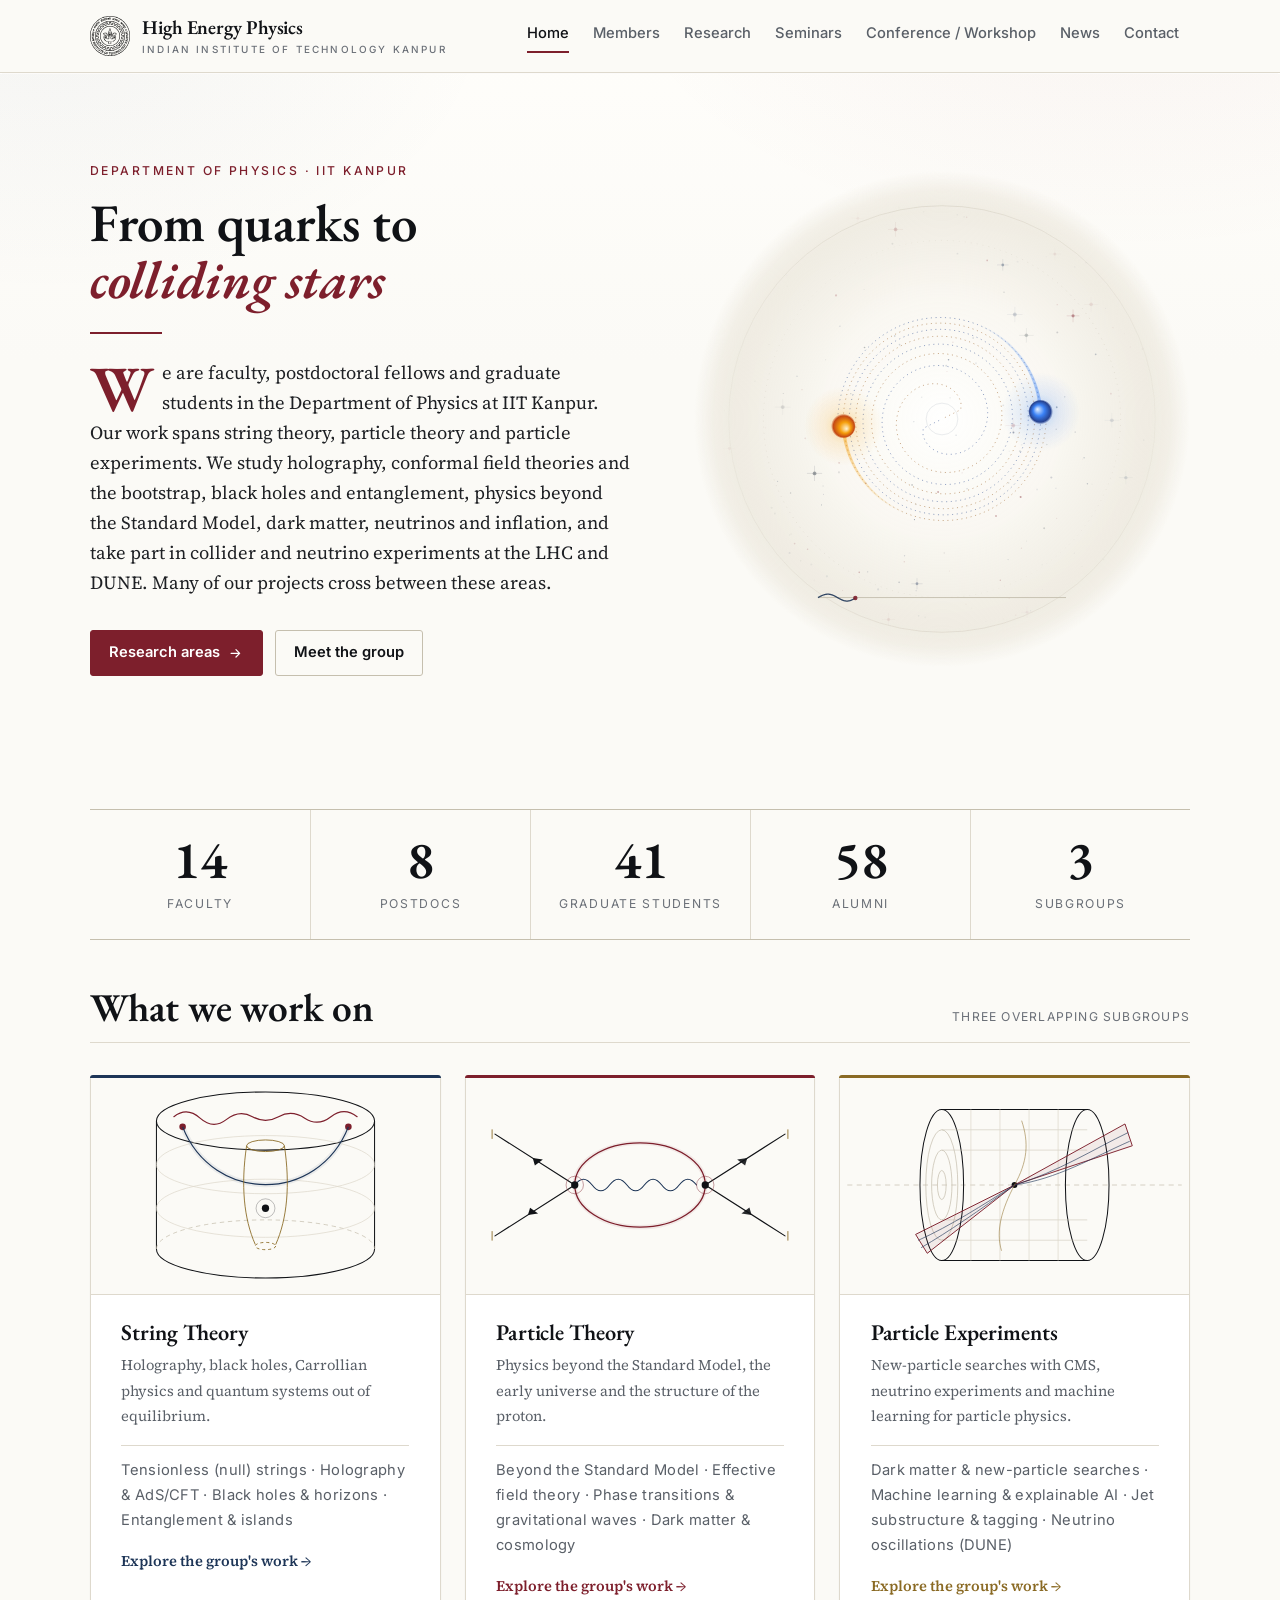
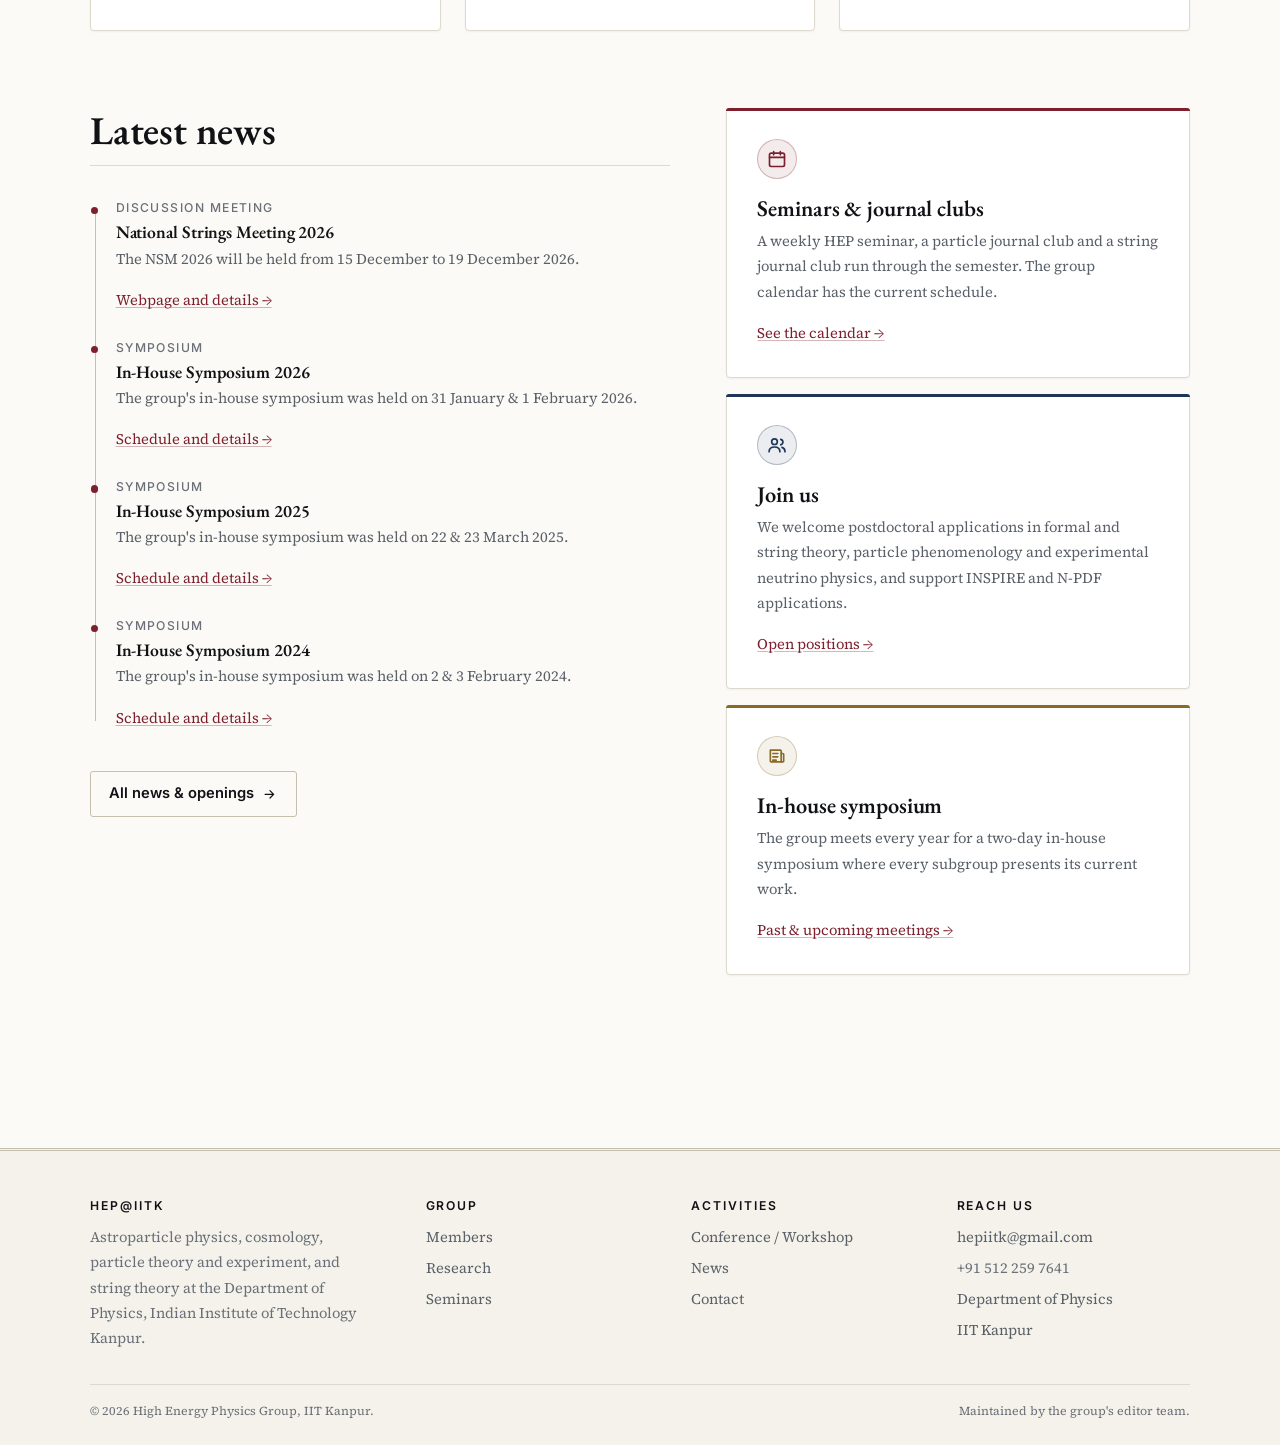
==== index.html @ 56953ab3 "updated home page" ====
<!DOCTYPE html>
<html lang="en">
<head>
<meta charset="utf-8">
<meta name="viewport" content="width=device-width, initial-scale=1">
<title>High Energy Physics @ IIT Kanpur</title>
<meta name="description" content="The high energy physics group at IIT Kanpur works on astroparticle physics, cosmology, particle theory and experiment, and string theory.">
<meta name="theme-color" content="#fbfaf6">
<meta property="og:title" content="High Energy Physics @ IIT Kanpur">
<meta property="og:description" content="The high energy physics group at IIT Kanpur works on astroparticle physics, cosmology, particle theory and experiment, and string theory.">
<meta property="og:type" content="website">
<link rel="preconnect" href="https://fonts.googleapis.com">
<link rel="preconnect" href="https://fonts.gstatic.com" crossorigin>
<link href="https://fonts.googleapis.com/css2?family=EB+Garamond:ital,wght@0,400;0,500;0,600;1,400&family=Source+Serif+4:ital,opsz,wght@0,8..60,400;0,8..60,600;1,8..60,400&family=Inter:wght@400;500;600&display=swap" rel="stylesheet">
<link rel="stylesheet" href="assets/style.css">
<link rel="icon" href="assets/favicon.svg" type="image/svg+xml">
</head>
<body>
<a class="skip-link" href="#main">Skip to content</a>
<header class="site-header">
  <div class="wrap header-inner">
    <a class="brand" href="index.html">
      <img class="brand__logo" src="assets/iitk-logo.svg" alt="" onerror="this.setAttribute('data-failed','')">
      <svg class="brand__mark" viewBox="0 0 40 40" aria-hidden="true">
  <circle cx="20" cy="20" r="18.4" fill="none" stroke="currentColor" stroke-width="0.9"/>
  <circle cx="20" cy="20" r="15.6" fill="none" stroke="currentColor" stroke-width="0.6" opacity=".5"/>
  <g fill="none" stroke="currentColor" stroke-width="1.1">
    <ellipse cx="20" cy="20" rx="16" ry="6.4"/>
    <ellipse cx="20" cy="20" rx="16" ry="6.4" transform="rotate(60 20 20)"/>
    <ellipse cx="20" cy="20" rx="16" ry="6.4" transform="rotate(120 20 20)"/>
  </g>
  <circle cx="20" cy="20" r="3" fill="currentColor"/>
</svg>
      <span class="brand__text">
        <span class="brand__title">High Energy Physics</span>
        <span class="brand__sub">Indian Institute of Technology Kanpur</span>
      </span>
    </a>
    <button class="nav-toggle" type="button" aria-expanded="false" aria-controls="site-nav">
      <span class="visually-hidden">Menu</span><svg viewBox="0 0 24 24" fill="none" stroke="currentColor" stroke-width="2" stroke-linecap="round" aria-hidden="true"><path d="M4 7h16M4 12h16M4 17h16"/></svg>
    </button>
    <nav class="nav" id="site-nav" aria-label="Primary" data-open="false">
      <ul><li><a href="index.html" aria-current="page">Home</a></li><li><a href="members.html">Members</a></li><li><a href="research.html">Research</a></li><li><a href="seminars.html">Seminars</a></li><li><a href="conferences.html">Conference / Workshop</a></li><li><a href="news.html">News</a></li><li><a href="contact.html">Contact</a></li></ul>
    </nav>
  </div>
</header>
<main id="main">
  <section class="hero">
    <div class="wrap hero__grid">
      <div>
        <p class="eyebrow">Department of Physics · IIT Kanpur</p>
        <h1>From quarks to <em>colliding stars</em></h1>
        <div class="hero__rule"></div>
        <!-- <p class="lede dropcap">
          We are faculty, postdoctoral fellows and graduate students in the Department of
          Physics at IIT Kanpur. Our work spans particle theory, collider and neutrino
          experiments, and string theory — from the particles made at the LHC to dark
          matter, the early universe, black holes and the gravitational waves of merging
          stars — and many of our projects cross between them.
        </p>
        -->
        <p class="lede dropcap">
          We are faculty, postdoctoral fellows and graduate students in the Department of
          Physics at IIT Kanpur. Our work spans string theory, particle theory and particle
          experiments. We study holography, conformal field theories and the bootstrap, black
          holes and entanglement, physics beyond the Standard Model, dark matter, neutrinos
          and inflation, and take part in collider and neutrino experiments at the LHC and
          DUNE. Many of our projects cross between these areas.
        </p>
        <div class="cluster hero__actions">
          <a class="btn btn--primary" href="research.html">Research areas <svg viewBox="0 0 24 24" fill="none" stroke="currentColor" stroke-width="2" stroke-linecap="round" stroke-linejoin="round" aria-hidden="true"><path d="M5 12h14M13 6l6 6-6 6"/></svg></a>
          <a class="btn btn--ghost" href="members.html">Meet the group</a>
        </div>
      </div>
      <figure class="hero__art">
        <img src="assets/Home/e8e5c3c4d0f40b553317792526dc596a.jpg" alt="The group&#x27;s research spans collider, neutrino and gravitational physics" loading="eager" decoding="async" onerror="this.setAttribute('data-failed','')">
        <div class="merger" role="img" aria-label="Animation of two neutron stars spiralling together, colliding and blowing out a glowing cloud of debris">
  <canvas width="840" height="840" aria-hidden="true"></canvas>
</div>
        <figcaption class="credit mt-4">pic courtesy: CERN</figcaption>
      </figure>
    </div>
  </section>

  <section class="section section--tight">
    <div class="wrap">
      <div class="stats" data-reveal>
        <div class="stat"><span class="stat__num" data-count="14">14</span><span class="stat__label">Faculty</span></div>
        <div class="stat"><span class="stat__num" data-count="8">8</span><span class="stat__label">Postdocs</span></div>
        <div class="stat"><span class="stat__num" data-count="41">41</span><span class="stat__label">Graduate students</span></div>
        <div class="stat"><span class="stat__num" data-count="58">58</span><span class="stat__label">Alumni</span></div>
        <div class="stat"><span class="stat__num">3</span><span class="stat__label">Subgroups</span></div>
      </div>
    </div>
  </section>

  <section class="section">
    <div class="wrap">
      <div class="section-head">
        <h2>What we work on</h2>
        <span class="section-head__aside">three overlapping subgroups</span>
      </div>
      <div class="grid grid--3">
      <a class="card card--link accent-navy" href="research.html#string" data-reveal>
        <span class="card__art"><img src="assets/img/string.svg" alt="Anti-de Sitter cylinder with a boundary theory and a geodesic through the bulk" loading="lazy" decoding="async" onerror="this.setAttribute('data-failed','')"></span>
        <h3>String Theory</h3>
        <p>Holography, black holes, Carrollian physics and quantum systems out of equilibrium.</p>
        <p class="card__topics">Tensionless (null) strings · Holography &amp; AdS/CFT · Black holes &amp; horizons · Entanglement &amp; islands</p>
        <p class="mt-4" style="color:var(--accent);font-weight:600">Explore the group's work →</p>
      </a>      <a class="card card--link accent-maroon" href="research.html#theory" data-reveal>
        <span class="card__art"><img src="assets/img/theory.svg" alt="One-loop Feynman diagram with an exchanged boson" loading="lazy" decoding="async" onerror="this.setAttribute('data-failed','')"></span>
        <h3>Particle Theory</h3>
        <p>Physics beyond the Standard Model, the early universe and the structure of the proton.</p>
        <p class="card__topics">Beyond the Standard Model · Effective field theory · Phase transitions &amp; gravitational waves · Dark matter &amp; cosmology</p>
        <p class="mt-4" style="color:var(--accent);font-weight:600">Explore the group's work →</p>
      </a>      <a class="card card--link accent-gold" href="research.html#experiment" data-reveal>
        <span class="card__art"><img src="assets/img/experiment.svg" alt="Cylindrical collider detector with a beam line and two jet cones" loading="lazy" decoding="async" onerror="this.setAttribute('data-failed','')"></span>
        <h3>Particle Experiments</h3>
        <p>New-particle searches with CMS, neutrino experiments and machine learning for particle physics.</p>
        <p class="card__topics">Dark matter &amp; new-particle searches · Machine learning &amp; explainable AI · Jet substructure &amp; tagging · Neutrino oscillations (DUNE)</p>
        <p class="mt-4" style="color:var(--accent);font-weight:600">Explore the group's work →</p>
      </a>
      </div>
    </div>
  </section>

  <section class="section">
    <div class="wrap">
      <div class="split">
        <div>
          <div class="section-head"><h2>Latest news</h2></div>
          <ul class="timeline">
        <li data-reveal>
          <span class="meta">Discussion Meeting</span>
          <h3>National Strings Meeting 2026</h3>
          <p>The NSM 2026 will be held from 15 December to 19 December 2026.</p>
          <p class="mt-0"><a href="nsm2026">Webpage and details →</a></p>
        </li>        <li data-reveal>
          <span class="meta">Symposium</span>
          <h3>In-House Symposium 2026</h3>
          <p>The group's in-house symposium was held on 31 January &amp; 1 February 2026.</p>
          <p class="mt-0"><a href="conferences.html#symposium-2026">Schedule and details →</a></p>
        </li>        <li data-reveal>
          <span class="meta">Symposium</span>
          <h3>In-House Symposium 2025</h3>
          <p>The group's in-house symposium was held on 22 &amp; 23 March 2025.</p>
          <p class="mt-0"><a href="conferences.html#symposium-2025">Schedule and details →</a></p>
        </li>        <li data-reveal>
          <span class="meta">Symposium</span>
          <h3>In-House Symposium 2024</h3>
          <p>The group's in-house symposium was held on 2 &amp; 3 February 2024.</p>
          <p class="mt-0"><a href="conferences.html#symposium-2024">Schedule and details →</a></p>
        </li>
          </ul>
          <a class="btn btn--ghost mt-4" href="news.html">All news &amp; openings <svg viewBox="0 0 24 24" fill="none" stroke="currentColor" stroke-width="2" stroke-linecap="round" stroke-linejoin="round" aria-hidden="true"><path d="M5 12h14M13 6l6 6-6 6"/></svg></a>
        </div>
        <div class="stack">
          <div class="card accent-maroon" data-reveal>
            <span class="card__icon"><svg viewBox="0 0 24 24" fill="none" stroke="currentColor" stroke-width="2" stroke-linecap="round" stroke-linejoin="round" aria-hidden="true"><rect x="3" y="5" width="18" height="16" rx="2"/><path d="M3 10h18M8 3v4M16 3v4"/></svg></span>
            <h3>Seminars &amp; journal clubs</h3>
            <p>A weekly HEP seminar, a particle journal club and a string journal club run
               through the semester. The group calendar has the current schedule.</p>
            <p class="mt-4"><a href="seminars.html">See the calendar →</a></p>
          </div>
          <div class="card accent-navy" data-reveal>
            <span class="card__icon"><svg viewBox="0 0 24 24" fill="none" stroke="currentColor" stroke-width="2" stroke-linecap="round" stroke-linejoin="round" aria-hidden="true"><circle cx="9" cy="8" r="3.4"/><path d="M2.5 20c0-3.6 2.9-5.6 6.5-5.6s6.5 2 6.5 5.6"/><path d="M16.5 5.2a3.4 3.4 0 0 1 0 6.6M18 14.8c2.2.6 3.6 2.3 3.6 5.2"/></svg></span>
            <h3>Join us</h3>
            <p>We welcome postdoctoral applications in formal and string theory, particle
               phenomenology and experimental neutrino physics, and support INSPIRE and
               N-PDF applications.</p>
            <p class="mt-4"><a href="news.html#positions">Open positions →</a></p>
          </div>
          <div class="card accent-gold" data-reveal>
            <span class="card__icon"><svg viewBox="0 0 24 24" fill="none" stroke="currentColor" stroke-width="2" stroke-linecap="round" stroke-linejoin="round" aria-hidden="true"><path d="M4 5h12a1 1 0 0 1 1 1v13H5a1 1 0 0 1-1-1z"/><path d="M17 9h2a1 1 0 0 1 1 1v8a1 1 0 0 1-1 1h-2M7 9h6M7 13h6M7 17h4"/></svg></span>
            <h3>In-house symposium</h3>
            <p>The group meets every year for a two-day in-house symposium where every
               subgroup presents its current work.</p>
            <p class="mt-4"><a href="conferences.html">Past &amp; upcoming meetings →</a></p>
          </div>
        </div>
      </div>
    </div>
  </section>
</main>
<footer class="site-footer">
  <div class="wrap">
    <div class="footer-grid">
      <div>
        <h2>HEP@IITK</h2>
        <p class="dim" style="font-size:var(--step--1);max-width:34ch">
          Astroparticle physics, cosmology, particle theory and experiment, and string
          theory at the Department of Physics, Indian Institute of Technology Kanpur.
        </p>
      </div>
      <div>
        <h2>Group</h2>
        <ul><li><a href="members.html">Members</a></li><li><a href="research.html">Research</a></li><li><a href="seminars.html">Seminars</a></li></ul>
      </div>
      <div>
        <h2>Activities</h2>
        <ul><li><a href="conferences.html">Conference / Workshop</a></li><li><a href="news.html">News</a></li><li><a href="contact.html">Contact</a></li></ul>
      </div>
      <div>
        <h2>Reach us</h2>
        <ul>
          <li><a href="mailto:hepiitk@gmail.com">hepiitk@gmail.com</a></li>
          <li><span class="dim">+91 512 259 7641</span></li>
          <li><a href="https://www.iitk.ac.in/phy/" target="_blank" rel="noopener">Department of Physics</a></li>
          <li><a href="https://www.iitk.ac.in/" target="_blank" rel="noopener">IIT Kanpur</a></li>
        </ul>
      </div>
    </div>
    <div class="footer-bottom">
      <span>© <span data-year>2026</span> High Energy Physics Group, IIT Kanpur.</span>
      <span class="dim">Maintained by the group's editor team.</span>
    </div>
  </div>
</footer>
<script src="assets/app.js" defer></script>
<script src="assets/merger.js" defer></script>
</body>
</html>
---- assets/style.css ----
/* ==========================================================================
   High Energy Physics @ IIT Kanpur — shared stylesheet
   Light "classic academic" theme: off-white paper, serif text, hairline rules,
   maroon accent. No glow, no heavy shadow — structure comes from rules and
   white space, the way a printed journal does it.

   Structure: 1 tokens · 2 reset · 3 layout · 4 masthead/nav · 5 hero
              6 components · 7 figures & images · 8 page blocks · 9 footer
              10 utilities · 11 motion / print / a11y
   ========================================================================== */

/* ---------- 1. Design tokens ---------------------------------------------- */
:root {
  /* Paper & ink */
  --paper: #fbfaf6;          /* page background, warm off-white */
  --paper-2: #f4f2ea;        /* alternating band */
  --card: #ffffff;
  --ink: #1e2024;            /* body text */
  --ink-hi: #101216;         /* headings */
  --ink-mid: #5a6068;        /* secondary text */
  --ink-low: #6b7078;        /* captions, meta — 4.6:1 on paper */

  /* Rules */
  --rule: #ded9cd;
  --rule-strong: #c5bfae;

  /* Accents */
  --maroon: #7d1f2c;         /* primary — IIT Kanpur red */
  --maroon-dark: #5d1620;
  --maroon-tint: #f6ecec;
  --navy: #1d3557;
  --navy-tint: #eceff5;
  --gold: #8a6a24;
  --gold-tint: #f6f0e2;
  --green: #2f5d43;
  --accent: var(--maroon);

  /* Typography */
  --font-display: "EB Garamond", Garamond, Georgia, "Times New Roman", serif;
  --font-serif: "Source Serif 4", Georgia, "Times New Roman", serif;
  --font-ui: "Inter", ui-sans-serif, system-ui, -apple-system, "Segoe UI",
    Roboto, "Helvetica Neue", Arial, sans-serif;

  --step--2: clamp(0.7rem, 0.68rem + 0.1vw, 0.76rem);
  --step--1: clamp(0.83rem, 0.8rem + 0.15vw, 0.92rem);
  --step-0: clamp(1rem, 0.97rem + 0.2vw, 1.1rem);
  --step-1: clamp(1.2rem, 1.13rem + 0.34vw, 1.4rem);
  --step-2: clamp(1.45rem, 1.3rem + 0.7vw, 1.9rem);
  --step-3: clamp(1.75rem, 1.5rem + 1.2vw, 2.5rem);
  --step-4: clamp(2.1rem, 1.7rem + 2vw, 3.35rem);
  --step-5: clamp(2.5rem, 1.8rem + 3.4vw, 4.4rem);

  /* Space */
  --sp-1: 0.25rem;
  --sp-2: 0.5rem;
  --sp-3: 0.75rem;
  --sp-4: 1rem;
  --sp-5: 1.5rem;
  --sp-6: 2rem;
  --sp-7: 3rem;
  --sp-8: 4rem;
  --sp-9: 6rem;

  /* Shape & depth — restrained on purpose */
  --r-sm: 3px;
  --r-md: 4px;
  --r-lg: 6px;
  --shadow-1: 0 1px 2px rgba(30, 32, 36, 0.05);
  --shadow-2: 0 2px 10px -4px rgba(30, 32, 36, 0.12);
  --shadow-3: 0 10px 28px -14px rgba(30, 32, 36, 0.22);

  --wrap: 1180px;
  --wrap-narrow: 760px;
  --header-h: 72px;
  --ease: cubic-bezier(0.22, 1, 0.36, 1);
}

/* ---------- 2. Reset & base ---------------------------------------------- */
*,
*::before,
*::after { box-sizing: border-box; }

html {
  -webkit-text-size-adjust: 100%;
  scroll-behavior: smooth;
  scroll-padding-top: calc(var(--header-h) + 1rem);
}

body {
  margin: 0;
  background-color: var(--paper);
  color: var(--ink);
  font-family: var(--font-serif);
  font-size: var(--step-0);
  line-height: 1.72;
  -webkit-font-smoothing: antialiased;
  text-rendering: optimizeLegibility;
  overflow-x: hidden;
}

/* A faint laid-paper wash — no pattern, just warmth at the top of the page. */
body::before {
  content: "";
  position: fixed;
  inset: 0;
  z-index: -1;
  pointer-events: none;
  background:
    radial-gradient(56rem 34rem at 88% -8%, rgba(125, 31, 44, 0.05), transparent 60%),
    radial-gradient(48rem 30rem at 4% 2%, rgba(29, 53, 87, 0.045), transparent 58%),
    linear-gradient(180deg, #fffefb, var(--paper) 40%);
}

h1, h2, h3, h4 {
  font-family: var(--font-display);
  color: var(--ink-hi);
  font-weight: 600;
  line-height: 1.16;
  letter-spacing: -0.005em;
  margin: 0 0 var(--sp-4);
  text-wrap: balance;
}
h1 { font-size: var(--step-5); line-height: 1.08; }
h2 { font-size: var(--step-3); }
h3 { font-size: var(--step-1); }
h4 { font-size: var(--step-0); }

p { margin: 0 0 var(--sp-4); max-width: 70ch; }
p:last-child { margin-bottom: 0; }

a {
  color: var(--maroon);
  text-decoration: underline;
  text-decoration-color: rgba(125, 31, 44, 0.32);
  text-decoration-thickness: 1px;
  text-underline-offset: 0.16em;
  transition: color 0.15s var(--ease), text-decoration-color 0.15s var(--ease);
}
a:hover { color: var(--maroon-dark); text-decoration-color: currentColor; }

img, svg, iframe { max-width: 100%; }
img { height: auto; display: block; }
figure { margin: 0; }   /* browsers default to 40px side margins */

ul, ol { margin: 0 0 var(--sp-4); padding-left: 1.2rem; }
li { margin-bottom: 0.3rem; }
li::marker { color: var(--rule-strong); }

hr {
  border: 0;
  height: 1px;
  background: var(--rule);
  margin: var(--sp-7) 0;
}

blockquote {
  margin: 0;
  padding-left: var(--sp-5);
  border-left: 2px solid var(--rule-strong);
  font-style: italic;
  color: var(--ink-mid);
}

code, kbd, samp {
  font-family: ui-monospace, SFMono-Regular, Menlo, Consolas, monospace;
  font-size: 0.88em;
  background: var(--paper-2);
  padding: 0.1em 0.35em;
  border-radius: var(--r-sm);
}

::selection { background: rgba(125, 31, 44, 0.16); }

:focus-visible {
  outline: 2px solid var(--maroon);
  outline-offset: 3px;
  border-radius: 2px;
}

/* ---------- 3. Layout ----------------------------------------------------- */
.wrap {
  width: 100%;
  max-width: var(--wrap);
  margin-inline: auto;
  padding-inline: clamp(1.1rem, 4vw, 2.5rem);
}
.wrap--narrow { max-width: var(--wrap-narrow); }

.section { padding-block: clamp(2.5rem, 6vw, 5rem); }
.section--tight { padding-block: clamp(1.75rem, 3.5vw, 3rem); }
.section + .section { padding-top: 0; }
.section--band {
  background: var(--paper-2);
  border-block: 1px solid var(--rule);
  padding-block: clamp(2.5rem, 5vw, 4rem) !important;
}

.grid { display: grid; gap: var(--sp-5); }
.grid--2 { grid-template-columns: repeat(auto-fit, minmax(min(100%, 22rem), 1fr)); }
.grid--3 { grid-template-columns: repeat(auto-fit, minmax(min(100%, 17rem), 1fr)); }
.grid--4 { grid-template-columns: repeat(auto-fit, minmax(min(100%, 13rem), 1fr)); }

.stack > * + * { margin-top: var(--sp-4); }
.cluster { display: flex; flex-wrap: wrap; gap: var(--sp-3); align-items: center; }

.split {
  display: grid;
  gap: clamp(2rem, 5vw, 3.5rem);
  grid-template-columns: minmax(0, 1.25fr) minmax(0, 1fr);
  align-items: start;
}
.split--even { grid-template-columns: repeat(2, minmax(0, 1fr)); }
@media (max-width: 880px) {
  .split, .split--even { grid-template-columns: 1fr; }
}

/* Section heading: small-caps label, name, hairline rule */
.section-head {
  display: flex;
  flex-wrap: wrap;
  align-items: baseline;
  gap: var(--sp-3) var(--sp-4);
  margin-bottom: var(--sp-6);
  padding-bottom: var(--sp-3);
  border-bottom: 1px solid var(--rule);
}
.section-head h2 { margin: 0; min-width: 0; }
.section-head .section-head__aside {
  font-family: var(--font-ui);
  font-size: var(--step--2);
  letter-spacing: 0.1em;
  text-transform: uppercase;
  color: var(--ink-low);
  margin-left: auto;
}
@media (max-width: 720px) {
  .section-head .section-head__aside { margin-left: 0; }
}

.eyebrow {
  display: block;
  font-family: var(--font-ui);
  font-size: var(--step--2);
  font-weight: 500;
  letter-spacing: 0.2em;
  text-transform: uppercase;
  color: var(--maroon);
  margin-bottom: var(--sp-3);
}

.lede {
  font-size: var(--step-1);
  line-height: 1.62;
  color: var(--ink);
  max-width: 60ch;
}

/* Classic drop cap for the opening paragraph on the home page */
.dropcap::first-letter {
  float: left;
  font-family: var(--font-display);
  font-size: 3.5em;
  line-height: 0.82;
  font-weight: 600;
  color: var(--maroon);
  margin: 0.06em 0.12em 0 0;
}

/* Home page research cards: topics as one quiet line instead of boxes */
.card__topics {
  margin: var(--sp-4) 0 0;
  padding-top: var(--sp-3);
  border-top: 1px solid var(--rule);
  font-family: var(--font-ui);
  font-size: var(--step--2);
  line-height: 1.7;
  letter-spacing: 0.02em;
  color: var(--ink-low);
}

/* ---------- 4. Masthead & navigation ------------------------------------- */
.skip-link {
  position: absolute;
  left: 50%;
  top: 0;
  transform: translate(-50%, -110%);
  z-index: 100;
  background: var(--maroon);
  color: #fff;
  font-family: var(--font-ui);
  font-size: var(--step--1);
  font-weight: 600;
  padding: 0.6rem 1.1rem;
  text-decoration: none;
  transition: transform 0.2s var(--ease);
}
.skip-link:focus { transform: translate(-50%, 0); color: #fff; }

.site-header {
  position: sticky;
  top: 0;
  z-index: 50;
  background: rgba(251, 250, 246, 0.94);
  backdrop-filter: saturate(120%) blur(8px);
  -webkit-backdrop-filter: saturate(120%) blur(8px);
  border-bottom: 1px solid var(--rule);
  box-shadow: 0 1px 0 rgba(255, 255, 255, 0.9), 0 3px 0 -2px var(--rule);
}
.header-inner {
  min-height: var(--header-h);
  display: flex;
  align-items: center;
  justify-content: space-between;
  gap: var(--sp-4);
}

.brand {
  display: inline-flex;
  align-items: center;
  gap: 0.75rem;
  text-decoration: none;
  color: var(--ink-hi);
}
.brand:hover { color: var(--ink-hi); }
.brand__mark {
  width: 38px;
  height: 38px;
  flex: none;
  color: var(--maroon);
}
/* Institute emblem, if assets/iitk-logo.svg is present */
.brand__logo {
  width: 40px;
  height: 40px;
  flex: none;
  object-fit: contain;
  mix-blend-mode: multiply;
}
.brand__logo[data-failed] { display: none; }
.brand:has(.brand__logo:not([data-failed])) .brand__mark { display: none; }

.brand__text { display: flex; flex-direction: column; line-height: 1.1;  row-gap: 0.3rem;}
.brand__title {
  font-family: var(--font-display);
  font-weight: 600;
  font-size: 1.22rem;
  letter-spacing: -0.005em;
  color: var(--ink-hi);
}
.brand__sub {
  font-family: var(--font-ui);
  font-size: 0.62rem;
  font-weight: 500;
  letter-spacing: 0.22em;
  text-transform: uppercase;
  color: var(--ink-low);
}

.nav-toggle {
  display: none;
  background: transparent;
  border: 1px solid var(--rule-strong);
  color: var(--ink-hi);
  border-radius: var(--r-sm);
  padding: 0.45rem 0.6rem;
  cursor: pointer;
  line-height: 0;
}
.nav-toggle svg { width: 20px; height: 20px; }

.nav ul {
  display: flex;
  gap: 0.1rem;
  list-style: none;
  margin: 0;
  padding: 0;
}
.nav a {
  display: block;
  padding: 0.45rem 0.7rem;
  font-family: var(--font-ui);
  font-size: var(--step--1);
  font-weight: 500;
  color: var(--ink-mid);
  text-decoration: none;
  position: relative;
  transition: color 0.15s var(--ease);
}
.nav a:hover { color: var(--maroon); }
.nav a[aria-current="page"] { color: var(--ink-hi); }
.nav a[aria-current="page"]::after {
  content: "";
  position: absolute;
  left: 0.7rem;
  right: 0.7rem;
  bottom: 0;
  height: 2px;
  background: var(--maroon);
}

@media (max-width: 900px) {
  .nav-toggle { display: inline-block; }
  .nav {
    position: absolute;
    top: 100%;
    inset-inline: 0;
    background: var(--paper);
    border-bottom: 1px solid var(--rule);
    box-shadow: var(--shadow-2);
    display: grid;
    grid-template-rows: 0fr;
    transition: grid-template-rows 0.28s var(--ease);
  }
  .nav > ul {
    flex-direction: column;
    gap: 0;
    overflow: hidden;
    padding-inline: clamp(1.1rem, 4vw, 2.5rem);
  }
  .nav[data-open="true"] { grid-template-rows: 1fr; }
  .nav a { padding: 0.8rem 0.15rem; font-size: var(--step-0); }
  .nav li + li { border-top: 1px solid var(--rule); }
  .nav a[aria-current="page"]::after { left: 0.15rem; right: auto; width: 1.4rem; bottom: 0.45rem; }
  .nav > ul > li:last-child a { padding-bottom: 1.1rem; }
}

/* ---------- 5. Hero ------------------------------------------------------- */
.hero {
  position: relative;
  padding-block: clamp(2.75rem, 7vw, 5.5rem);
}
.hero__grid {
  display: grid;
  gap: clamp(2rem, 5vw, 3.5rem);
  grid-template-columns: minmax(0, 1.05fr) minmax(0, 0.95fr);
  align-items: center;
}
@media (max-width: 900px) {
  .hero__grid { grid-template-columns: 1fr; }
  /* one column (tablet / phone): heading and text first, the animation below */
  .hero__art { order: 0; max-width: 24rem; margin-inline: auto; margin-top: var(--sp-2); }
}
.hero h1 {
  color: var(--ink-hi);
  font-size: var(--step-4);          /* a little smaller than other pages' h1 */
}
.hero h1 em {
  font-style: italic;
  color: var(--maroon);
}
.hero .lede { font-size: clamp(1.02rem, 0.98rem + 0.22vw, 1.16rem); }
.hero__rule {
  width: 4.5rem;
  height: 2px;
  background: var(--maroon);
  margin: var(--sp-5) 0;
}
.hero__actions { margin-top: var(--sp-6); }

/* Hero art: the group photo when present, the animation otherwise */
.hero__art { position: relative; width: 100%; }
.hero__art img {
  width: 100%;
  border: 1px solid var(--rule);
  border-radius: var(--r-md);
  background: var(--card);
  padding: 6px;
}
.hero__art svg { width: 100%; height: auto; display: block; }
.hero__art:has(img:not([data-failed])) svg { display: none; }
.hero__art img[data-failed] { display: none; }
.hero__art:has(img[data-failed]) figcaption { display: none; }
.hero__art figcaption { text-align: right; }

/* Home page animation (assets/merger.js): no frame or background of its own */
.merger {
  position: relative;
  width: min(100%, 32rem);
  margin-inline: auto;
  aspect-ratio: 1;
}
.merger canvas { display: block; width: 100%; height: 100%; }
.hero__art:has(img:not([data-failed])) .merger { display: none; }

@keyframes spin { to { transform: rotate(360deg); } }
/* ---------- 6. Components ------------------------------------------------ */

/* Buttons */
.btn {
  display: inline-flex;
  align-items: center;
  gap: 0.5rem;
  padding: 0.6rem 1.15rem;
  border-radius: var(--r-sm);
  border: 1px solid var(--maroon);
  font-family: var(--font-ui);
  font-size: var(--step--1);
  font-weight: 600;
  text-decoration: none;
  cursor: pointer;
  transition: background-color 0.16s var(--ease), color 0.16s var(--ease),
    border-color 0.16s var(--ease);
}
.btn svg { width: 1em; height: 1em; flex: none; }

.btn--primary { background: var(--maroon); color: #fff; }
.btn--primary:hover { background: var(--maroon-dark); border-color: var(--maroon-dark); color: #fff; }

.btn--ghost { background: transparent; border-color: var(--rule-strong); color: var(--ink-hi); }
.btn--ghost:hover { border-color: var(--maroon); color: var(--maroon); background: var(--maroon-tint); }

/* Card */
.card {
  position: relative;
  background: var(--card);
  border: 1px solid var(--rule);
  border-radius: var(--r-md);
  padding: clamp(1.25rem, 2.4vw, 1.9rem);
  box-shadow: var(--shadow-1);
  transition: border-color 0.2s var(--ease), box-shadow 0.2s var(--ease);
}
.card::before {
  content: "";
  position: absolute;
  inset-inline: -1px;
  top: -1px;
  height: 3px;
  background: var(--accent);
  border-radius: var(--r-md) var(--r-md) 0 0;
}
.card:hover { border-color: var(--rule-strong); box-shadow: var(--shadow-2); }
.card h3 { margin-bottom: var(--sp-2); }
.card p { color: var(--ink-mid); font-size: var(--step--1); }

.card--link { display: block; text-decoration: none; color: inherit; }
.card--link:hover { color: inherit; }
.card--flat::before { display: none; }

.card__icon {
  width: 2.5rem;
  height: 2.5rem;
  display: grid;
  place-items: center;
  border-radius: 50%;
  background: color-mix(in srgb, var(--accent) 9%, #fff);
  border: 1px solid color-mix(in srgb, var(--accent) 28%, transparent);
  color: var(--accent);
  margin-bottom: var(--sp-4);
}
.card__icon svg { width: 1.25rem; height: 1.25rem; }

/* Accent variants — set --accent, everything follows */
.accent-maroon { --accent: var(--maroon); }
.accent-navy { --accent: var(--navy); }
.accent-gold { --accent: var(--gold); }
.accent-green { --accent: var(--green); }

/* Stat row — hairline dividers, serif numerals */
.stats {
  display: grid;
  grid-template-columns: repeat(auto-fit, minmax(9rem, 1fr));
  border-top: 1px solid var(--rule-strong);
  border-bottom: 1px solid var(--rule-strong);
}
.stat {
  padding: clamp(1rem, 2.2vw, 1.5rem) var(--sp-3);
  text-align: center;
  border-left: 1px solid var(--rule);
}
.stat:first-child { border-left: 0; }
.stat__num {
  display: block;
  font-family: var(--font-display);
  font-size: var(--step-4);
  font-weight: 600;
  line-height: 1;
  color: var(--ink-hi);
  font-variant-numeric: lining-nums tabular-nums;
}
.stat__label {
  display: block;
  margin-top: 0.45rem;
  font-family: var(--font-ui);
  font-size: var(--step--2);
  letter-spacing: 0.14em;
  text-transform: uppercase;
  color: var(--ink-low);
}

/* Pills / tags */
.pill {
  display: inline-block;
  padding: 0.22rem 0.62rem;
  border-radius: 2px;
  border: 1px solid var(--rule-strong);
  background: var(--card);
  font-family: var(--font-ui);
  font-size: var(--step--2);
  color: var(--ink-mid);
  white-space: nowrap;
}
.pill--accent {
  border-color: color-mix(in srgb, var(--accent) 35%, transparent);
  background: color-mix(in srgb, var(--accent) 7%, #fff);
  color: color-mix(in srgb, var(--accent) 88%, #000);
}
.pill-list { display: flex; flex-wrap: wrap; gap: 0.4rem; list-style: none; margin: 0; padding: 0; }
.pill-list li { margin: 0; max-width: 100%; }
.pill-list .pill { max-width: 100%; white-space: normal; }  /* long topics wrap instead of overflowing */

/* Person card — large portrait, name, interests.
   Portraits are deliberately big (4:5, ~10rem wide) to match the old site,
   where each member had a full-size photograph rather than a thumbnail. */
.people {
  display: grid;
  grid-template-columns: repeat(auto-fill, minmax(min(100%, 24rem), 1fr));
  gap: var(--sp-6) var(--sp-6);
}
.person {
  display: grid;
  grid-template-columns: minmax(7rem, 10.5rem) minmax(0, 1fr);
  gap: var(--sp-4);
  align-items: start;
  padding-bottom: var(--sp-5);
  border-bottom: 1px solid var(--rule);
}
@media (max-width: 420px) {
  .person { grid-template-columns: 8rem minmax(0, 1fr); gap: var(--sp-3); }
}
.person__avatar {
  position: relative;
  width: 100%;
  aspect-ratio: 4.5 / 5;
  display: grid;
  place-items: center;
  overflow: hidden;
  border: 1px solid var(--rule);
  border-radius: var(--r-sm);
  background: var(--paper-2);
  font-family: var(--font-display);
  font-size: 1.9rem;
  font-weight: 600;
  color: var(--ink-low);
  box-shadow: var(--shadow-1);
}
.person__avatar img {
  position: absolute;
  inset: 0;
  width: 100%;
  height: 100%;
  object-fit: cover;
  object-position: center 22%;
}
.person__avatar img[data-failed] { display: none; }
.person__body { min-width: 0; }
.person__name {
  font-family: var(--font-display);
  font-size: var(--step-1);
  font-weight: 600;
  color: var(--ink-hi);
  margin: 0 0 0.1rem;
}
.person__interests {
  font-size: var(--step--1);
  color: var(--ink-mid);
  margin: 0.3rem 0 0.7rem;
  line-height: 1.55;
}
.person__interests b {
  font-family: var(--font-ui);
  font-weight: 600;
  font-size: 0.82em;
  letter-spacing: 0.08em;
  text-transform: uppercase;
  color: var(--ink-low);
}
.person__links { display: flex; flex-wrap: wrap; gap: 0.4rem; }

/* Small outlined link chip */
.chip {
  display: inline-flex;
  align-items: center;
  gap: 0.3rem;
  max-width: 100%;
  padding: 0.18rem 0.55rem;
  border-radius: 2px;
  border: 1px solid var(--rule-strong);
  background: var(--card);
  font-family: var(--font-ui);
  font-size: var(--step--2);
  color: var(--ink-mid);
  text-decoration: none;
  transition: all 0.15s var(--ease);
}
.chip svg { width: 0.75rem; height: 0.75rem; flex: none; }
.chip span { overflow-wrap: anywhere; min-width: 0; }
.chip:hover { color: #fff; background: var(--maroon); border-color: var(--maroon); }
.chip--muted { opacity: 0.4; pointer-events: none; }

/* Photo wall — postdocs and graduate students, portrait per person */
.wall {
  display: grid;
  grid-template-columns: repeat(auto-fill, minmax(min(100%, 16rem), 1fr));
  gap: var(--sp-4) var(--sp-5);
  list-style: none;
  margin: 0;
  padding: 0;
}
.wall li { margin: 0; }
.wall__item {
  display: grid;
  grid-template-columns: 8rem minmax(0, 1fr);   /* ← portrait width goes HERE */
  grid-template-rows: 1fr auto auto 1fr;
  column-gap: var(--sp-4);
  row-gap: 0.35rem;
  align-items: start;
  padding-bottom: var(--sp-3);
  border-bottom: 1px solid var(--rule);
}
.wall__body  { display: contents; }
.wall__name  { grid-column: 2; grid-row: 2; min-width: 0; }
.wall__links { grid-column: 2; grid-row: 3; flex-wrap: wrap; }
.wall__photo {
  position: relative;
  grid-column: 1;
  grid-row: 1 / -1;
  width: 100%;
  aspect-ratio: 4.5 / 5;
  overflow: hidden;
  display: grid;
  place-items: center;
  border: 1px solid var(--rule);
  border-radius: var(--r-sm);
  background: var(--paper-2);
  font-family: var(--font-display);
  font-size: 1.15rem;
  font-weight: 600;
  color: var(--ink-low);
  box-shadow: var(--shadow-1);
  transition: box-shadow 0.2s var(--ease), border-color 0.2s var(--ease);
}
.wall__item:hover .wall__photo { box-shadow: var(--shadow-2); border-color: var(--rule-strong); }
@media (max-width: 420px) {
  .wall__item { grid-template-columns: 4.75rem minmax(0, 1fr); }
}
.wall__photo img {
  position: absolute;
  inset: 0;
  width: 100%;
  height: 100%;
  object-fit: cover;
  object-position: center 20%;
}
.wall__photo img[data-failed] { display: none; }
.wall__name {
  font-family: var(--font-display);
  font-size: var(--step-0);
  font-weight: 600;
  line-height: 1.24;
  color: var(--ink-hi);
}
.wall__links { display: flex; gap: 0.3rem; }

/* Compact roster (kept for lists without photos) */
.roster {
  display: grid;
  grid-template-columns: repeat(auto-fill, minmax(min(100%, 15.5rem), 1fr));
  gap: 0.35rem var(--sp-5);
  list-style: none;
  margin: 0;
  padding: 0;
}
.roster li { margin: 0; }
.roster__item {
  display: flex;
  flex-wrap: wrap;
  align-items: center;
  gap: 0.6rem;
  padding: 0.5rem 0.15rem;
  border-bottom: 1px solid var(--rule);
  font-size: var(--step--1);
}
.roster__thumb {
  position: relative;
  flex: none;
  width: 2.1rem;
  height: 2.1rem;
  border-radius: 50%;
  overflow: hidden;
  background: var(--paper-2);
  border: 1px solid var(--rule);
  display: grid;
  place-items: center;
  font-family: var(--font-display);
  font-size: 0.72rem;
  font-weight: 600;
  color: var(--ink-low);
}
.roster__thumb img {
  position: absolute;
  inset: 0;
  width: 100%;
  height: 100%;
  object-fit: cover;
  object-position: center 20%;
}
.roster__thumb img[data-failed] { display: none; }
.roster__name { color: var(--ink-hi); flex: 1 1 auto; min-width: 0; }
.roster__links { display: flex; gap: 0.25rem; flex: none; }
.icon-link {
  display: grid;
  place-items: center;
  width: 1.5rem;
  height: 1.5rem;
  border-radius: 50%;
  border: 1px solid var(--rule);
  color: var(--ink-low);
  text-decoration: none;
  transition: all 0.15s var(--ease);
}
.icon-link svg { width: 0.78rem; height: 0.78rem; }
.icon-link:hover { color: #fff; background: var(--maroon); border-color: var(--maroon); }

/* Alumni list with dotted leaders */
.alumni {
  list-style: none;
  margin: 0;
  padding: 0;
  /* border-top: 1px solid var(--rule); */
}
.alumni li {
  display: grid;
  grid-template-columns: minmax(10rem, 15rem) 7rem 1fr;
  gap: var(--sp-3);
  align-items: baseline;
  padding: 0.6rem 0.2rem;
  margin: 0;
  border-bottom: 1px dotted var(--rule-strong);
  font-size: var(--step--1);
}
.alumni__name { color: var(--ink-hi); }
.alumni__year {
  font-family: var(--font-ui);
  font-size: var(--step--2);
  letter-spacing: 0.06em;
  text-transform: uppercase;
  color: var(--maroon);
}
.alumni__now { color: var(--ink-mid); }
@media (max-width: 720px) {
  .alumni li { grid-template-columns: 1fr auto; row-gap: 0.1rem; }
  .alumni__now { grid-column: 1 / -1; }
}

/* Timeline (news, symposia) */
.timeline { position: relative; margin: 0; padding: 0 0 0 1.6rem; list-style: none; }
.timeline::before {
  content: "";
  position: absolute;
  left: 0.3rem;
  top: 0.6rem;
  bottom: 0.6rem;
  width: 1px;
  background: var(--rule-strong);
}
.timeline > li { position: relative; margin: 0 0 var(--sp-5); }
.timeline > li::before {
  content: "";
  position: absolute;
  left: -1.6rem;
  top: 0.55rem;
  width: 0.45rem;
  height: 0.45rem;
  margin-left: 0.08rem;
  border-radius: 50%;
  background: var(--maroon);
}
.timeline h3 { font-size: var(--step-0); margin-bottom: 0.25rem; }
.timeline p { font-size: var(--step--1); color: var(--ink-mid); }
.meta {
  font-family: var(--font-ui);
  font-size: var(--step--2);
  font-weight: 500;
  letter-spacing: 0.12em;
  text-transform: uppercase;
  color: var(--ink-low);
  display: block;
  margin-bottom: 0.2rem;
}

/* Embed frame (Google Calendar / Sheets) */
.embed {
  border: 1px solid var(--rule);
  border-radius: var(--r-md);
  overflow: hidden;
  background: var(--card);
  box-shadow: var(--shadow-1);
}
.embed__bar {
  display: flex;
  align-items: center;
  justify-content: space-between;
  gap: var(--sp-3);
  padding: 0.55rem 0.85rem;
  border-bottom: 1px solid var(--rule);
  background: var(--paper-2);
  font-family: var(--font-ui);
  font-size: var(--step--2);
  letter-spacing: 0.1em;
  text-transform: uppercase;
  color: var(--ink-low);
}
.embed iframe { display: block; width: 100%; border: 0; background: #fff; }
.embed--calendar iframe { height: 620px; }
.embed--sheet iframe { height: 460px; }
@media (max-width: 640px) {
  .embed--calendar iframe { height: 480px; }
  .embed--sheet iframe { height: 380px; }
}

/* Callout */
.callout {
  border: 1px solid var(--rule);
  border-left: 3px solid var(--accent);
  border-radius: 0 var(--r-md) var(--r-md) 0;
  background: color-mix(in srgb, var(--accent) 5%, #fff);
  padding: var(--sp-5);
}
.callout h3 { color: color-mix(in srgb, var(--accent) 85%, #000); }

/* Search field (members filter) */
.field {
  position: relative;
  display: flex;
  align-items: center;
  max-width: 24rem;
  flex: 1 1 18rem;
}
.field svg {
  position: absolute;
  left: 0.75rem;
  width: 1rem;
  height: 1rem;
  color: var(--ink-low);
  pointer-events: none;
}
.field input {
  width: 100%;
  padding: 0.6rem 0.9rem 0.6rem 2.35rem;
  border-radius: var(--r-sm);
  border: 1px solid var(--rule-strong);
  background: var(--card);
  color: var(--ink-hi);
  font-family: var(--font-serif);
  font-size: var(--step--1);
  transition: border-color 0.15s var(--ease), box-shadow 0.15s var(--ease);
}
.field input::placeholder { color: var(--ink-low); }
.field input:focus {
  outline: none;
  border-color: var(--maroon);
  box-shadow: 0 0 0 3px rgba(125, 31, 44, 0.1);
}

/* Sub-navigation (in-page anchors) */
.subnav {
  position: sticky;
  top: var(--header-h);
  z-index: 20;
  margin-bottom: var(--sp-6);
  padding-block: 0.6rem;
  background: rgba(251, 250, 246, 0.95);
  backdrop-filter: blur(8px);
  -webkit-backdrop-filter: blur(8px);
  border-bottom: 1px solid var(--rule);
}
.subnav ul {
  display: flex;
  gap: 1.15rem;
  list-style: none;
  margin: 0;
  padding: 0;
  overflow-x: auto;
  scrollbar-width: none;
}
.subnav ul::-webkit-scrollbar { display: none; }
.subnav a {
  display: block;
  padding: 0.2rem 0;
  font-family: var(--font-ui);
  font-size: var(--step--2);
  font-weight: 500;
  letter-spacing: 0.1em;
  text-transform: uppercase;
  color: var(--ink-mid);
  text-decoration: none;
  white-space: nowrap;
  border-bottom: 2px solid transparent;
  transition: color 0.15s var(--ease), border-color 0.15s var(--ease);
}
.subnav a:hover { color: var(--maroon); }
.subnav a.is-active { color: var(--maroon); border-bottom-color: var(--maroon); }

/* Page masthead band, optionally with a drawn illustration alongside */
.page-head {
  padding-block: clamp(2rem, 5vw, 3.5rem) clamp(1.25rem, 2.5vw, 2rem);
  border-bottom: 1px solid var(--rule);
}
.page-head h1 { font-size: var(--step-4); margin-bottom: var(--sp-3); }
.page-head p { color: var(--ink-mid); max-width: 62ch; margin: 0; }
.page-head__grid {
  display: grid;
  grid-template-columns: minmax(0, 1fr) minmax(0, 17rem);
  gap: clamp(1.5rem, 4vw, 3rem);
  align-items: center;
}
.page-head__illus img { width: 100%; }
@media (max-width: 760px) {
  .page-head__grid { grid-template-columns: 1fr; }
  .page-head__illus { max-width: 18rem; }
}

/* Drawn artwork at the top of a card */
.card__art {
  display: block;
  margin: calc(-1 * clamp(1.25rem, 2.4vw, 1.9rem)) calc(-1 * clamp(1.25rem, 2.4vw, 1.9rem)) var(--sp-5);
  border-bottom: 1px solid var(--rule);
  background: var(--paper-2);
}
.card__art img {
  width: 100%;
  aspect-ratio: 8 / 5;
  object-fit: contain;   /* line drawings must not be cropped */
}

/* Illustration inside a research subgroup panel */
.thrust__illus {
  display: block;
  margin-bottom: var(--sp-4);
  border: 1px solid var(--rule);
  border-radius: var(--r-sm);
  background: var(--card);
  overflow: hidden;
}
.thrust__illus img { width: 100%; }

/* Definition grid (contact) */
.dl {
  display: grid;
  border-top: 1px solid var(--rule-strong);
  margin: 0;
}
.dl > div {
  display: grid;
  grid-template-columns: 10rem 1fr;
  gap: var(--sp-4);
  padding: 0.8rem 0.2rem;
  border-bottom: 1px solid var(--rule);
  align-items: baseline;
}
.dl dt {
  font-family: var(--font-ui);
  font-size: var(--step--2);
  font-weight: 500;
  letter-spacing: 0.1em;
  text-transform: uppercase;
  color: var(--ink-low);
}
.dl dd { margin: 0; color: var(--ink-hi); font-size: var(--step--1); }
@media (max-width: 560px) {
  .dl > div { grid-template-columns: 1fr; gap: 0.2rem; }
}

/* ---------- 7. Figures & images ------------------------------------------ */
.figure {
  margin: 0;
  background: var(--card);
  border: 1px solid var(--rule);
  border-radius: var(--r-md);
  padding: 6px;
  box-shadow: var(--shadow-1);
}
.figure img {
  width: 100%;
  border-radius: 2px;
  background: var(--paper-2);
}
.figure figcaption {
  font-size: var(--step--2);
  line-height: 1.5;
  color: var(--ink-mid);
  padding: 0.6rem 0.4rem 0.3rem;
  border-top: 1px solid var(--rule);
  margin-top: 6px;
}
.figure figcaption b {
  display: block;
  font-family: var(--font-ui);
  font-weight: 600;
  font-size: 0.92em;
  color: var(--ink-hi);
}
/* a figure whose file is missing removes itself completely */
.figure:has(img[data-failed]) { display: none; }

/* Wide banner strip under a page masthead */
.banner {
  margin: 0;
  border-bottom: 1px solid var(--rule);
  background: var(--paper-2);
  overflow: hidden;
}
.banner img {
  width: 100%;
  height: clamp(130px, 22vw, 240px);
  object-fit: cover;
  object-position: center;
}
.banner figcaption {
  font-family: var(--font-ui);
  font-size: var(--step--2);
  letter-spacing: 0.08em;
  text-transform: uppercase;
  color: var(--ink-low);
  text-align: right;
  padding: 0.35rem clamp(1.1rem, 4vw, 2.5rem);
}
.banner:has(img[data-failed]) { display: none; }

/* Figure slideshow inside each research area (research.py + assets/carousel.js).
   Without JavaScript it is a swipeable strip; the script adds autoplay,
   the dots, the counter and the buttons. Colours follow the area's accent. */
.carousel {
  container-type: inline-size;
  margin-bottom: var(--sp-5);
}
.carousel__track {
  list-style: none;
  margin: 0;
  padding: 0;
  display: flex;
  overflow-x: auto;
  scroll-snap-type: x mandatory;
  overscroll-behavior-x: contain;
  scrollbar-width: none;
  border: 1px solid var(--rule);
  border-radius: var(--r-sm);
  background: var(--card);
}
.carousel__track::-webkit-scrollbar { display: none; }
.carousel__track:focus-visible { outline: 2px solid var(--accent); outline-offset: 3px; }
.carousel__slide {
  flex: 0 0 100%;
  min-width: 0;
  scroll-snap-align: start;
  scroll-snap-stop: always;
}
.slide { margin: 0; height: 100%; display: flex; flex-direction: column; }
.slide__img {
  display: flex;
  align-items: center;
  justify-content: center;
  aspect-ratio: 3 / 2;
  padding: var(--sp-3);
  background: #fff;
  border-bottom: 1px solid var(--rule);
}
.slide__img img {
  max-width: 100%;
  max-height: 100%;
  width: auto;
  height: auto;
  object-fit: contain;
}
.slide__cap {
  flex: 1;
  display: flex;
  flex-direction: column;
  gap: 0.35rem;
  padding: var(--sp-4);
}
.slide__text { margin: 0; font-size: var(--step--1); line-height: 1.5; color: var(--ink); }
.slide__paper {
  margin-top: auto;
  padding-top: var(--sp-1);
  font-size: var(--step--2);
  line-height: 1.45;
  color: var(--ink);
  text-decoration: underline;
  text-decoration-color: var(--rule-strong);
  text-underline-offset: 3px;
}
.slide__paper:hover { color: var(--accent); text-decoration-color: currentColor; }
.slide__paper span {
  font-family: ui-monospace, "SFMono-Regular", Menlo, Consolas, monospace;
  color: var(--ink-low);
  white-space: nowrap;
}

.carousel__controls { display: none; }
.carousel.is-ready .carousel__controls {
  display: flex;
  align-items: center;
  flex-wrap: wrap;
  gap: var(--sp-3) var(--sp-4);
  margin-top: var(--sp-3);
}
.carousel__dots { display: flex; align-items: center; gap: 0.45rem; }
.carousel__dot {
  position: relative;
  width: 0.45rem;
  height: 0.45rem;
  padding: 0;
  border: 0;
  border-radius: 999px;
  background: var(--rule-strong);
  cursor: pointer;
  overflow: hidden;
  transition: width 0.35s var(--ease), background-color 0.35s var(--ease);
}
.carousel__dot::after {           /* bigger, invisible tap target */
  content: "";
  position: absolute;
  inset: -0.6rem -0.25rem;
}
.carousel__dot:hover { background: var(--ink-low); }
.carousel__dot[aria-current="true"] { width: 1.6rem; background: var(--accent); }
/* while playing, the active dot fills up to show when the next figure comes */
.carousel.is-running .carousel__dot[aria-current="true"] {
  background: var(--card);
  box-shadow: inset 0 0 0 1px var(--accent);
}
.carousel.is-running .carousel__dot[aria-current="true"]::before {
  content: "";
  position: absolute;
  inset: 0;
  background: var(--accent);
  transform-origin: left center;
  animation: carousel-fill var(--carousel-delay, 6s) linear forwards;
}
@keyframes carousel-fill { from { transform: scaleX(0); } to { transform: scaleX(1); } }

.carousel__count {
  font-family: ui-monospace, "SFMono-Regular", Menlo, Consolas, monospace;
  font-size: var(--step--2);
  letter-spacing: 0.06em;
  color: var(--ink-low);
}
.carousel__count b { font-weight: 600; color: var(--ink-hi); }
.carousel__buttons { display: flex; gap: 0.4rem; margin-left: auto; }
.carousel__btn {
  display: grid;
  place-items: center;
  width: 2.25rem;
  height: 2.25rem;
  padding: 0;
  border: 1px solid var(--rule-strong);
  border-radius: 50%;
  background: var(--card);
  color: var(--ink-hi);
  cursor: pointer;
  transition: border-color 0.2s, color 0.2s;
}
.carousel__btn:hover { border-color: var(--accent); color: var(--accent); }
.carousel__btn:focus-visible { outline: 2px solid var(--accent); outline-offset: 2px; }
.carousel__btn svg { width: 1rem; height: 1rem; }
.carousel__btn .icon-play { display: none; }
.carousel.is-paused .carousel__btn .icon-pause { display: none; }
.carousel.is-paused .carousel__btn .icon-play { display: block; }

/* narrow panel: drop the dots, the counter and buttons are enough */
@container (max-width: 340px) {
  .carousel__dots { flex: 1 0 100%; }
}
/* full-width panel on tablets: put the caption beside the figure */
@container (min-width: 560px) {
  .slide { display: grid; grid-template-columns: minmax(0, 1.4fr) minmax(0, 1fr); }
  .slide__img { border-bottom: 0; border-right: 1px solid var(--rule); }
  .slide__img { aspect-ratio: 4 / 3; }
  .slide__cap { justify-content: center; padding: var(--sp-5); }
  .slide__paper { margin-top: var(--sp-2); }
}
@media (prefers-reduced-motion: reduce) {
  .carousel__dot { transition: none; }
}

/* Poster beside a symposium entry */
.poster {
  margin: 0;
  flex: none;
  width: min(100%, 15rem);
}
.poster img {
  width: 100%;
  border: 1px solid var(--rule);
  border-radius: var(--r-md);
  background: var(--card);
  padding: 5px;
  box-shadow: var(--shadow-1);
}
.poster:has(img[data-failed]) { display: none; }

/* ---------- 8. Page-specific blocks -------------------------------------- */

/* Research thrust block */
.thrust + .thrust { margin-top: var(--sp-7); }
.thrust__head {
  display: flex;
  flex-wrap: wrap;
  align-items: baseline;
  gap: var(--sp-3) var(--sp-4);
  margin-bottom: var(--sp-5);
  padding-bottom: var(--sp-2);
  border-bottom: 2px solid var(--accent);
}
.thrust__num {
  font-family: var(--font-ui);
  font-size: var(--step--2);
  font-weight: 600;
  letter-spacing: 0.14em;
  color: var(--accent);
}
.thrust__head h2 { margin: 0; font-size: var(--step-2); }
.thrust__body {
  display: grid;
  gap: var(--sp-5);
  grid-template-columns: minmax(0, 1.5fr) minmax(0, 1fr);
}
@media (max-width: 960px) { .thrust__body { grid-template-columns: 1fr; } }
.thrust__topics { columns: 2; column-gap: var(--sp-5); list-style: none; margin: 0; padding: 0; }
@media (max-width: 520px) { .thrust__topics { columns: 1; } }
.thrust__topics li {
  position: relative;
  padding-left: 1rem;
  font-size: var(--step--1);
  break-inside: avoid;
}
.thrust__topics li::before {
  content: "—";
  position: absolute;
  left: 0;
  color: var(--accent);
  opacity: 0.55;
}
/* On wide screens the slideshow stays in view while the faculty list scrolls past */
@media (min-width: 961px) {
  .thrust__sticky { position: sticky; top: calc(var(--header-h) + var(--sp-5)); }
}

/* Each area's text: the paragraph ("blurb"), then the topic list with a thin rule above it */
.thrust__body p.muted { margin: 0; }
.thrust__body .thrust__topics {
  margin-top: var(--sp-5);
  padding-top: var(--sp-5);
  border-top: 1px solid var(--rule);
}

.thrust__side {
  border-left: 1px solid var(--rule);
  padding-left: var(--sp-5);
}
@media (max-width: 960px) {
  .thrust__side {
    border-left: 0;
    border-top: 1px solid var(--rule);
    padding-left: 0;
    padding-top: var(--sp-4);
  }
}
.thrust__side h3 {
  font-family: var(--font-ui);
  font-size: var(--step--2);
  font-weight: 600;
  letter-spacing: 0.12em;
  text-transform: uppercase;
  color: var(--ink-low);
  margin-bottom: var(--sp-3);
}

/* Symposium entry */

.symposium {
  display: grid;
  grid-template-columns: minmax(0, 19rem) minmax(0, 1fr);
  gap: var(--sp-5) clamp(1.5rem, 4vw, 2.75rem);
  align-items: start;
}
.symposium + .symposium {
  margin-top: var(--sp-7);
  padding-top: var(--sp-7);
  border-top: 1px solid var(--rule);
}
.symposium__poster {
  display: block;
  background: var(--card);
  border: 1px solid var(--rule);
  border-radius: var(--r-md);
  padding: 6px;
  box-shadow: var(--shadow-2);
  transition: box-shadow 0.2s var(--ease), transform 0.2s var(--ease);
}
.symposium__poster:hover { box-shadow: var(--shadow-3); transform: translateY(-2px); }
.symposium__poster img {
  width: 100%;
  max-height: 26rem;          /* tall portrait posters don't tower over the text */
  object-fit: contain;
  border-radius: 2px;
}
.symposium__poster:has(img[data-failed]) { display: none; }
.symposium:has(.symposium__poster img[data-failed]) { grid-template-columns: 1fr; }

.symposium__body { min-width: 0; padding-top: var(--sp-2); }
.symposium__meta {
  display: flex;
  flex-wrap: wrap;
  align-items: center;
  gap: var(--sp-3);
  margin-bottom: var(--sp-3);
}
.symposium__dates {
  font-family: var(--font-ui);
  font-size: var(--step--2);
  font-weight: 600;
  letter-spacing: 0.12em;
  text-transform: uppercase;
  color: var(--maroon);
}
.symposium__title { font-size: var(--step-3); margin-bottom: var(--sp-3); }
.symposium__actions { margin-top: var(--sp-5); }

/* Open/close bars: the programme on the Conferences page (.symposium__schedule)
   and the calendar and roster on the Seminars page (.fold) */
.symposium__schedule { grid-column: 1 / -1; }
.fold { margin-top: var(--sp-4); }
:is(.symposium__schedule, .fold) > summary {
  list-style: none;
  cursor: pointer;
  display: flex;
  align-items: center;
  gap: var(--sp-3);
  padding: 0.75rem 1rem;
  border: 1px solid var(--rule);
  border-radius: var(--r-md);
  background: var(--paper-2);
  font-family: var(--font-ui);
  font-size: var(--step--1);
  font-weight: 600;
  color: var(--ink-hi);
  transition: background-color 0.15s var(--ease), border-color 0.15s var(--ease);
}
:is(.symposium__schedule, .fold) > summary::-webkit-details-marker { display: none; }
:is(.symposium__schedule, .fold) > summary::before {
  content: "";
  width: 0.5rem;
  height: 0.5rem;
  border-right: 2px solid var(--maroon);
  border-bottom: 2px solid var(--maroon);
  transform: rotate(-45deg);
  transition: transform 0.2s var(--ease);
}
:is(.symposium__schedule, .fold)[open] > summary::before { transform: rotate(45deg); }
:is(.symposium__schedule, .fold) > summary:hover { background: var(--maroon-tint); border-color: var(--rule-strong); }
:is(.symposium__schedule, .fold)[open] > summary {
  border-bottom-left-radius: 0;
  border-bottom-right-radius: 0;
}
.symposium__summary-close,
.symposium__schedule[open] .symposium__summary-open,
.fold__close,
.fold[open] .fold__open { display: none; }
.symposium__schedule[open] .symposium__summary-close,
.fold[open] .fold__close { display: inline; }
:is(.symposium__schedule, .fold) .embed {
  border-top: 0;
  border-top-left-radius: 0;
  border-top-right-radius: 0;
}
.symposium__schedule .embed iframe { height: 34rem; }

@media (max-width: 760px) {
  .symposium { grid-template-columns: 1fr; }
  .symposium__poster { max-width: 22rem; }
  .symposium__schedule .embed iframe { height: 26rem; }
}
/* Funding logos row */
.funders { display: flex; flex-wrap: wrap; gap: var(--sp-3); }
.funder {
  padding: 0.5rem 0.9rem;
  border: 1px dashed var(--rule-strong);
  border-radius: var(--r-sm);
  font-family: var(--font-ui);
  font-size: var(--step--2);
  letter-spacing: 0.06em;
  color: var(--ink-mid);
}
/* when the real logo strip is present, the placeholders step aside */
.funders-block:has(.figure img:not([data-failed])) .funders { display: none; }

/* ---------- 9. Footer ----------------------------------------------------- */
.site-footer {
  margin-top: var(--sp-9);
  border-top: 3px double var(--rule-strong);
  background: var(--paper-2);
  padding-block: var(--sp-7) var(--sp-5);
  font-size: var(--step--1);
  color: var(--ink-mid);
}
.footer-grid {
  display: grid;
  gap: var(--sp-6);
  grid-template-columns: minmax(0, 1.3fr) repeat(3, minmax(8rem, 1fr));
  margin-bottom: var(--sp-6);
}
@media (max-width: 860px) {
  .footer-grid { grid-template-columns: repeat(2, minmax(0, 1fr)); gap: var(--sp-5); }
  .footer-grid > :first-child { grid-column: 1 / -1; }
}
@media (max-width: 420px) {
  .footer-grid { grid-template-columns: 1fr; }
}
.site-footer h2 {
  font-family: var(--font-ui);
  font-size: var(--step--2);
  font-weight: 600;
  letter-spacing: 0.16em;
  text-transform: uppercase;
  color: var(--ink-hi);
  margin-bottom: var(--sp-3);
}
.site-footer ul { list-style: none; margin: 0; padding: 0; }
.site-footer li { margin-bottom: 0.35rem; }
.site-footer a { color: var(--ink-mid); text-decoration: none; }
.site-footer a:hover { color: var(--maroon); text-decoration: underline; }
.footer-bottom {
  display: flex;
  flex-wrap: wrap;
  justify-content: space-between;
  gap: var(--sp-3);
  padding-top: var(--sp-4);
  border-top: 1px solid var(--rule);
  font-size: var(--step--2);
  color: var(--ink-low);
}

/* ---------- 10. Utilities ------------------------------------------------- */
.visually-hidden {
  position: absolute !important;
  width: 1px; height: 1px;
  margin: -1px; padding: 0;
  overflow: hidden;
  clip: rect(0 0 0 0);
  clip-path: inset(50%);
  white-space: nowrap;
  border: 0;
}
.text-center { text-align: center; }
.mt-0 { margin-top: 0; }
.mt-4 { margin-top: var(--sp-4); }
.mt-6 { margin-top: var(--sp-6); }
.mb-0 { margin-bottom: 0; }
.muted { color: var(--ink-mid); }
.dim { color: var(--ink-low); }
.nowrap { white-space: nowrap; }
.is-hidden { display: none !important; }
.credit {
  font-family: var(--font-ui);
  font-size: var(--step--2);
  letter-spacing: 0.04em;
  color: var(--ink-low);
}

/* ---------- 11. Motion, print, a11y -------------------------------------- */
.js [data-reveal] {
  opacity: 0;
  transform: translateY(10px);
  transition: opacity 0.5s var(--ease), transform 0.5s var(--ease);
  /* transition-delay: var(--reveal-delay, 0ms); */
}
.js [data-reveal].is-in { opacity: 1; transform: none; }

@media (prefers-reduced-motion: reduce) {
  html { scroll-behavior: auto; }
  *, *::before, *::after {
    animation-duration: 0.001ms !important;
    animation-iteration-count: 1 !important;
    transition-duration: 0.001ms !important;
  }
  .js [data-reveal] { opacity: 1; transform: none; }
}

@keyframes slide-up-once {
  from { opacity: 0; transform: translateY(10px); }
  to   { opacity: 1; transform: none; }
}
[data-reveal="once"],
.js [data-reveal="once"] {
  opacity: 1;
  transform: none;
  transition: none;
  animation: slide-up-once 0.5s var(--ease) 0.1s backwards;
}
@media (prefers-reduced-motion: reduce) {
  [data-reveal="once"],
  .js [data-reveal="once"] { animation: none; }
}

@media print {
  body { background: #fff; color: #000; font-size: 10.5pt; }
  body::before { display: none; }
  .site-header, .site-footer, .subnav, .nav-toggle, .skip-link, .hero__art,
  .banner, .embed { display: none !important; }
  .section, .section--tight { padding-block: 0.6rem !important; }
  a { color: #000; text-decoration: underline; }
  a[href^="http"]::after { content: " (" attr(href) ")"; font-size: 8pt; color: #444; }
  .card, .figure, .poster img, .person__avatar {
    border: 1px solid #bbb !important;
    box-shadow: none !important;
    break-inside: avoid;
  }
  .person, .timeline > li, .alumni li, .thrust { break-inside: avoid; }
  .js [data-reveal] { opacity: 1 !important; transform: none !important; }
}
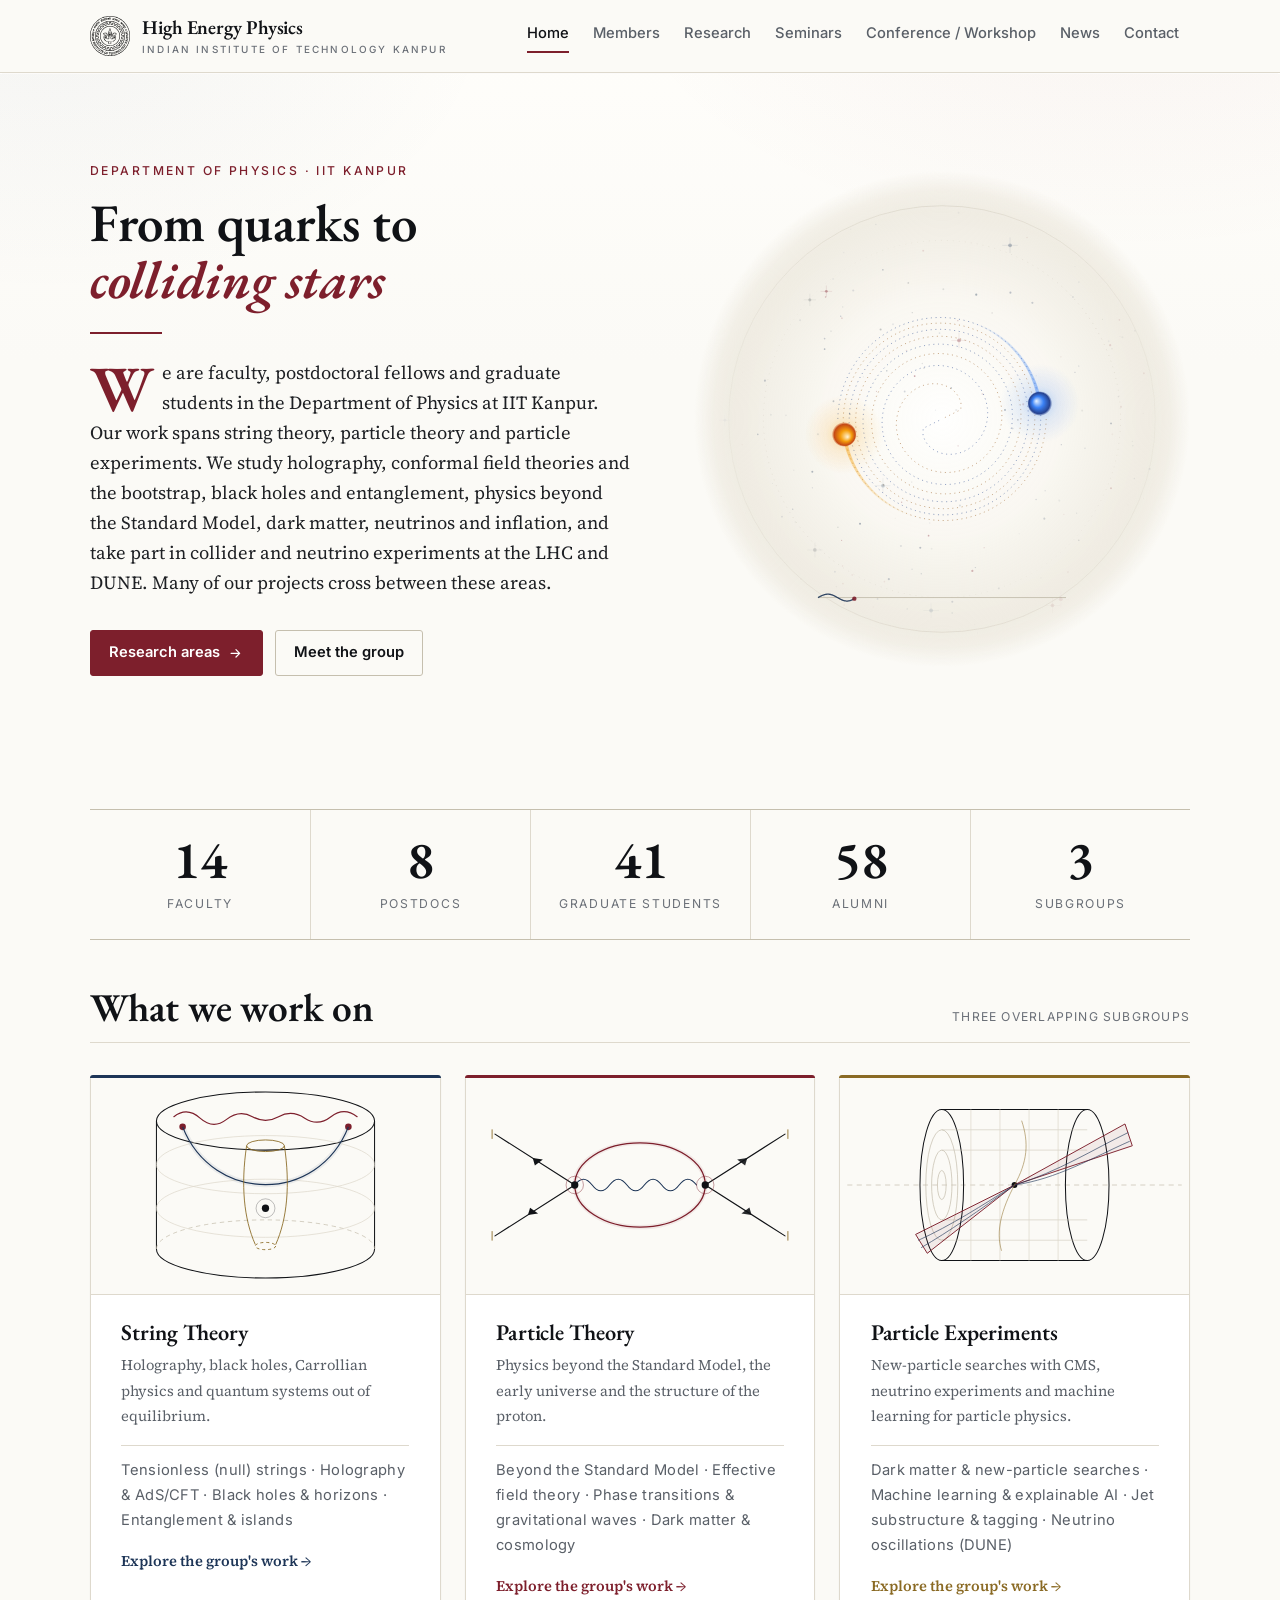
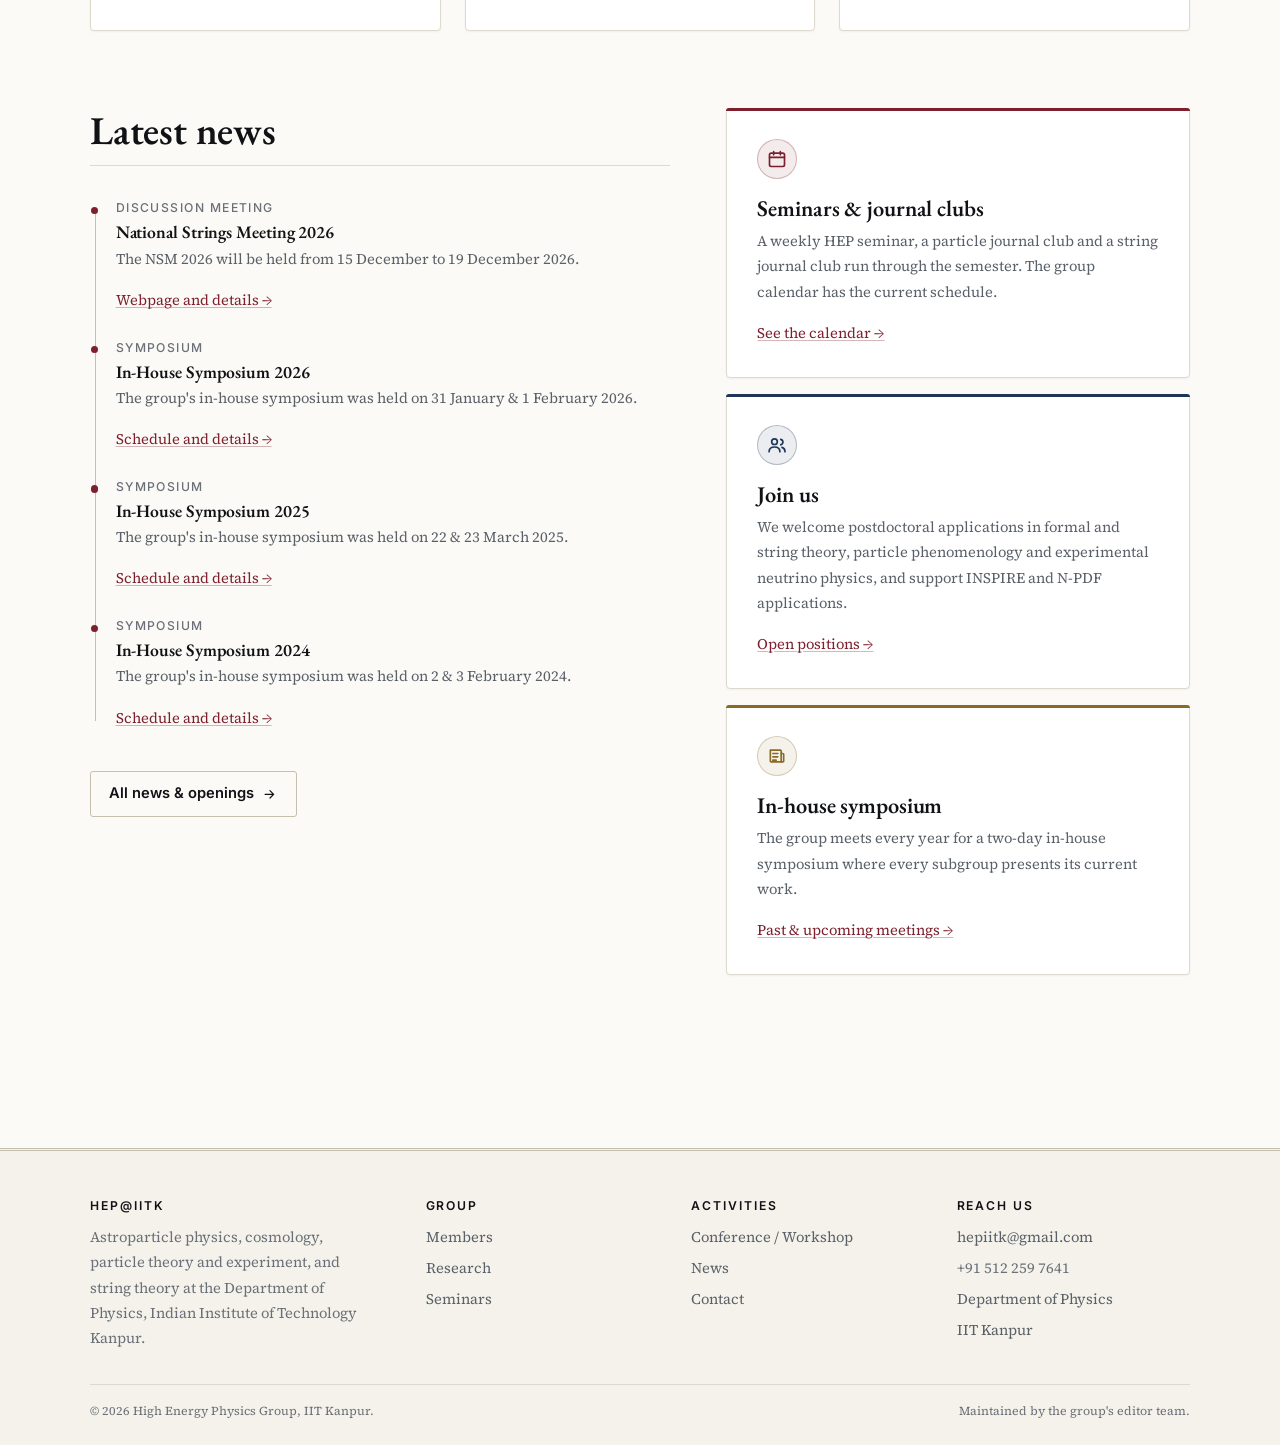
==== commit 713e4ba4: "add html tag" ====
--- a/index.html
+++ b/index.html
@@ -6,9 +6,12 @@
 <title>High Energy Physics @ IIT Kanpur</title>
 <meta name="description" content="The high energy physics group at IIT Kanpur works on astroparticle physics, cosmology, particle theory and experiment, and string theory.">
 <meta name="theme-color" content="#fbfaf6">
+<meta name="google-site-verification" content="OSpNjTY2TTAVbXWjhnyjYFKbHjAqgBK_i39DOzeWIIg">
 <meta property="og:title" content="High Energy Physics @ IIT Kanpur">
 <meta property="og:description" content="The high energy physics group at IIT Kanpur works on astroparticle physics, cosmology, particle theory and experiment, and string theory.">
 <meta property="og:type" content="website">
+<meta property="og:url" content="https://hepiitk.github.io/">
+<link rel="canonical" href="https://hepiitk.github.io/">
 <link rel="preconnect" href="https://fonts.googleapis.com">
 <link rel="preconnect" href="https://fonts.gstatic.com" crossorigin>
 <link href="https://fonts.googleapis.com/css2?family=EB+Garamond:ital,wght@0,400;0,500;0,600;1,400&family=Source+Serif+4:ital,opsz,wght@0,8..60,400;0,8..60,600;1,8..60,400&family=Inter:wght@400;500;600&display=swap" rel="stylesheet">
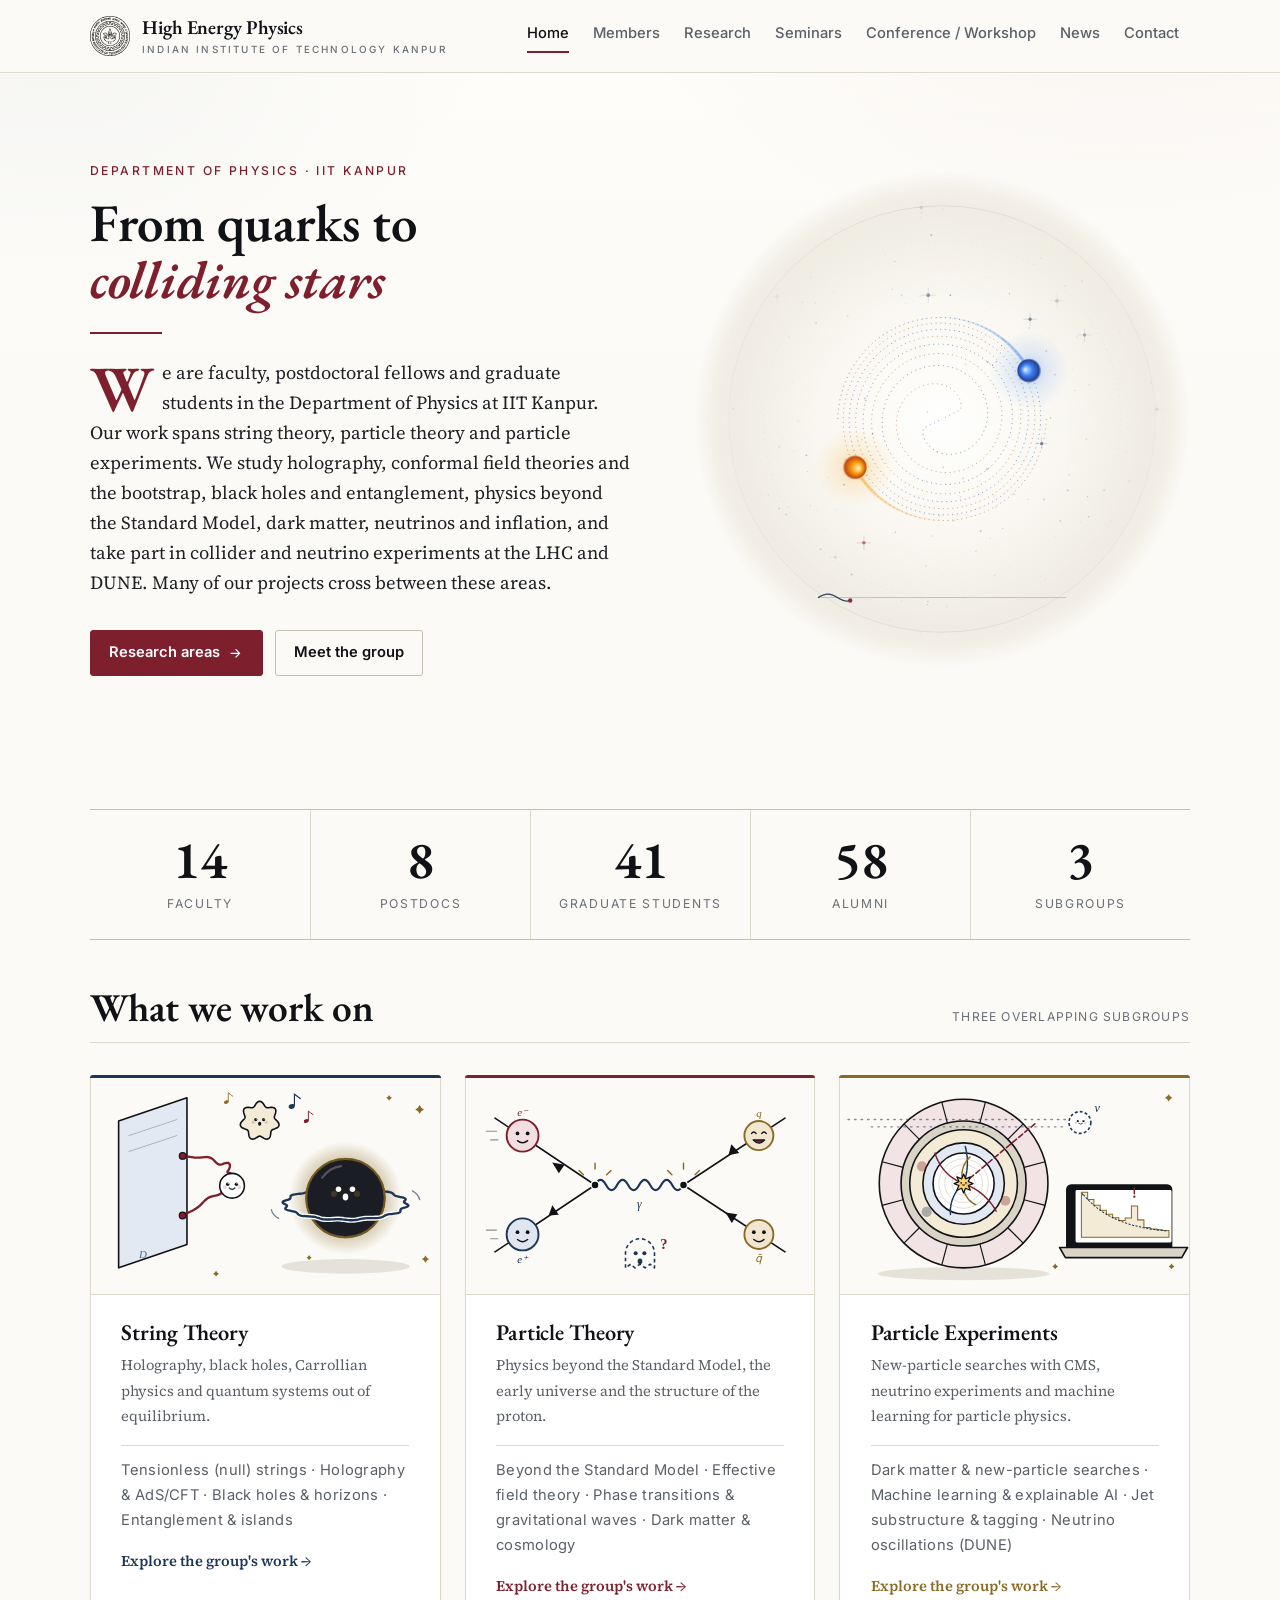
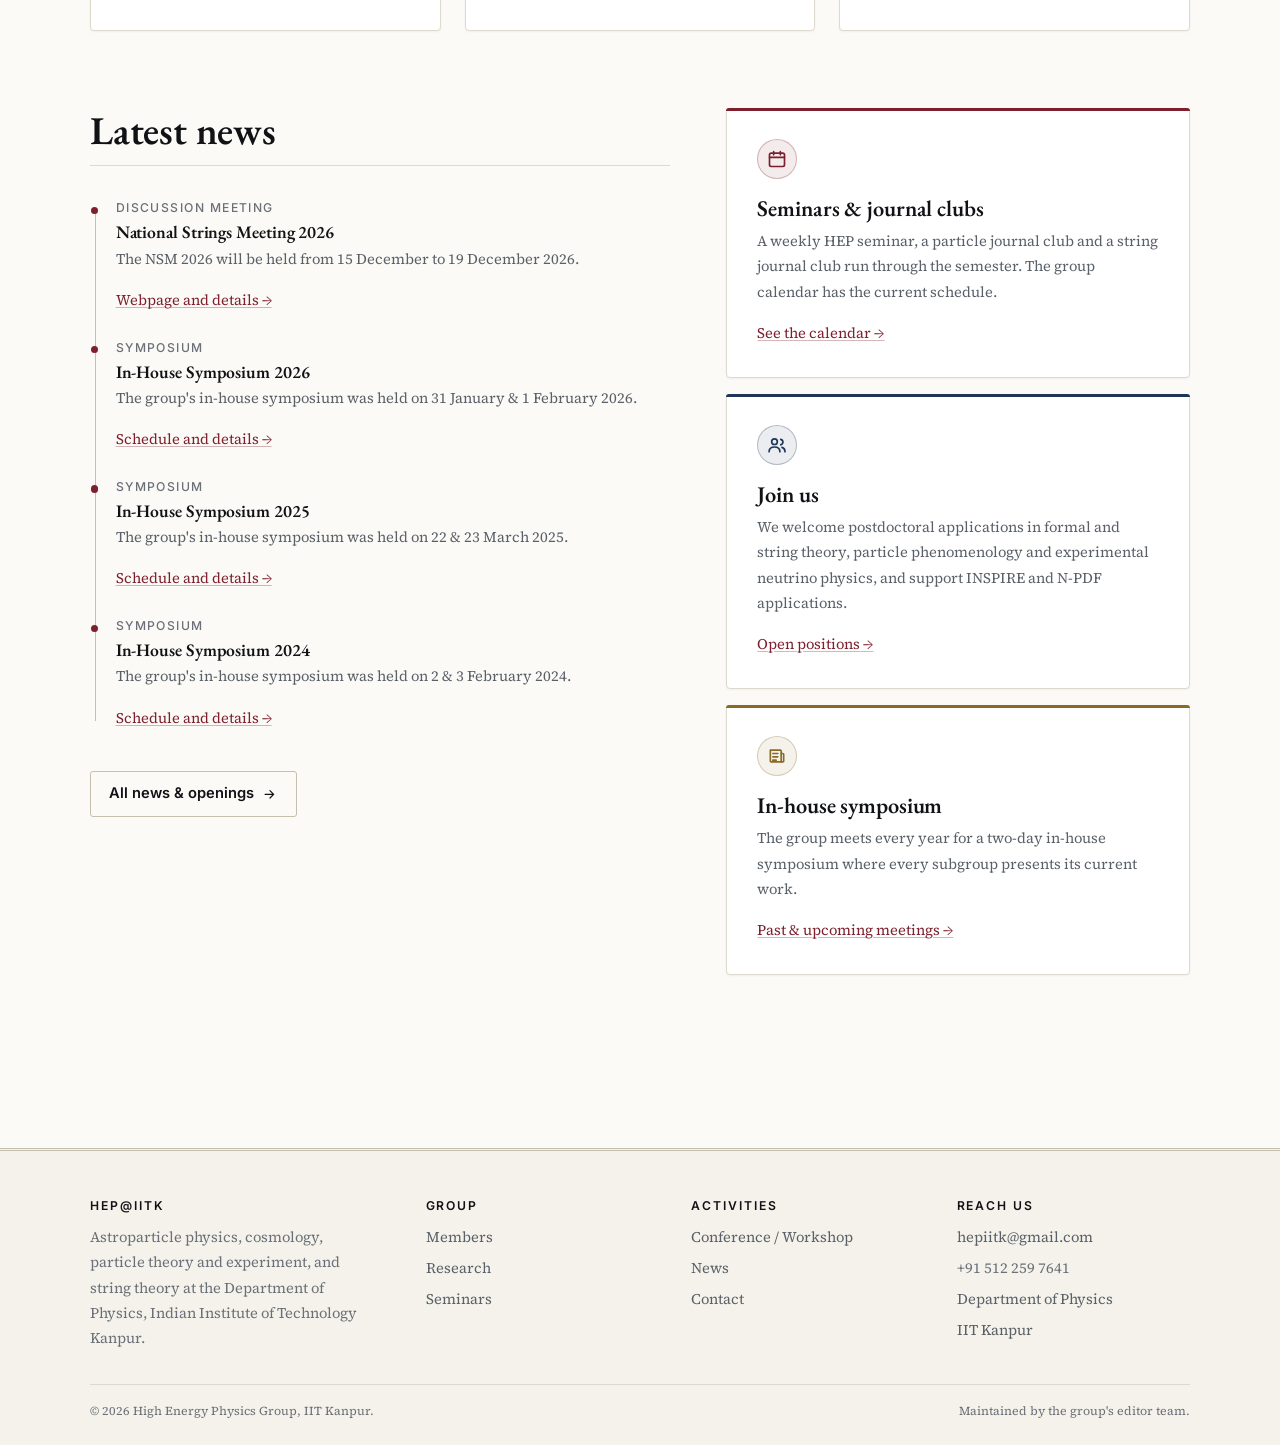
==== commit 4e576238: "update home" ====
--- a/index.html
+++ b/index.html
@@ -105,19 +105,19 @@
       </div>
       <div class="grid grid--3">
       <a class="card card--link accent-navy" href="research.html#string" data-reveal>
-        <span class="card__art"><img src="assets/img/string.svg" alt="Anti-de Sitter cylinder with a boundary theory and a geodesic through the bulk" loading="lazy" decoding="async" onerror="this.setAttribute('data-failed','')"></span>
+        <span class="card__art"><img src="assets/img/string.svg" alt="Cartoon of an open string between two branes, a closed string and a black hole" loading="lazy" decoding="async" onerror="this.setAttribute('data-failed','')"></span>
         <h3>String Theory</h3>
         <p>Holography, black holes, Carrollian physics and quantum systems out of equilibrium.</p>
         <p class="card__topics">Tensionless (null) strings · Holography &amp; AdS/CFT · Black holes &amp; horizons · Entanglement &amp; islands</p>
         <p class="mt-4" style="color:var(--accent);font-weight:600">Explore the group's work →</p>
-      </a>      <a class="card card--link accent-maroon" href="research.html#theory" data-reveal>
-        <span class="card__art"><img src="assets/img/theory.svg" alt="One-loop Feynman diagram with an exchanged boson" loading="lazy" decoding="async" onerror="this.setAttribute('data-failed','')"></span>
+      </a>      <a class="card card--link accent-maroon" href="research.html#particle" data-reveal>
+        <span class="card__art"><img src="assets/img/particle.svg" alt="Cartoon of an electron and a positron exchanging a photon and becoming a quark pair" loading="lazy" decoding="async" onerror="this.setAttribute('data-failed','')"></span>
         <h3>Particle Theory</h3>
         <p>Physics beyond the Standard Model, the early universe and the structure of the proton.</p>
         <p class="card__topics">Beyond the Standard Model · Effective field theory · Phase transitions &amp; gravitational waves · Dark matter &amp; cosmology</p>
         <p class="mt-4" style="color:var(--accent);font-weight:600">Explore the group's work →</p>
       </a>      <a class="card card--link accent-gold" href="research.html#experiment" data-reveal>
-        <span class="card__art"><img src="assets/img/experiment.svg" alt="Cylindrical collider detector with a beam line and two jet cones" loading="lazy" decoding="async" onerror="this.setAttribute('data-failed','')"></span>
+        <span class="card__art"><img src="assets/img/experiment.svg" alt="Cartoon of a collider detector with particle tracks, and a laptop showing a peak" loading="lazy" decoding="async" onerror="this.setAttribute('data-failed','')"></span>
         <h3>Particle Experiments</h3>
         <p>New-particle searches with CMS, neutrino experiments and machine learning for particle physics.</p>
         <p class="card__topics">Dark matter &amp; new-particle searches · Machine learning &amp; explainable AI · Jet substructure &amp; tagging · Neutrino oscillations (DUNE)</p>
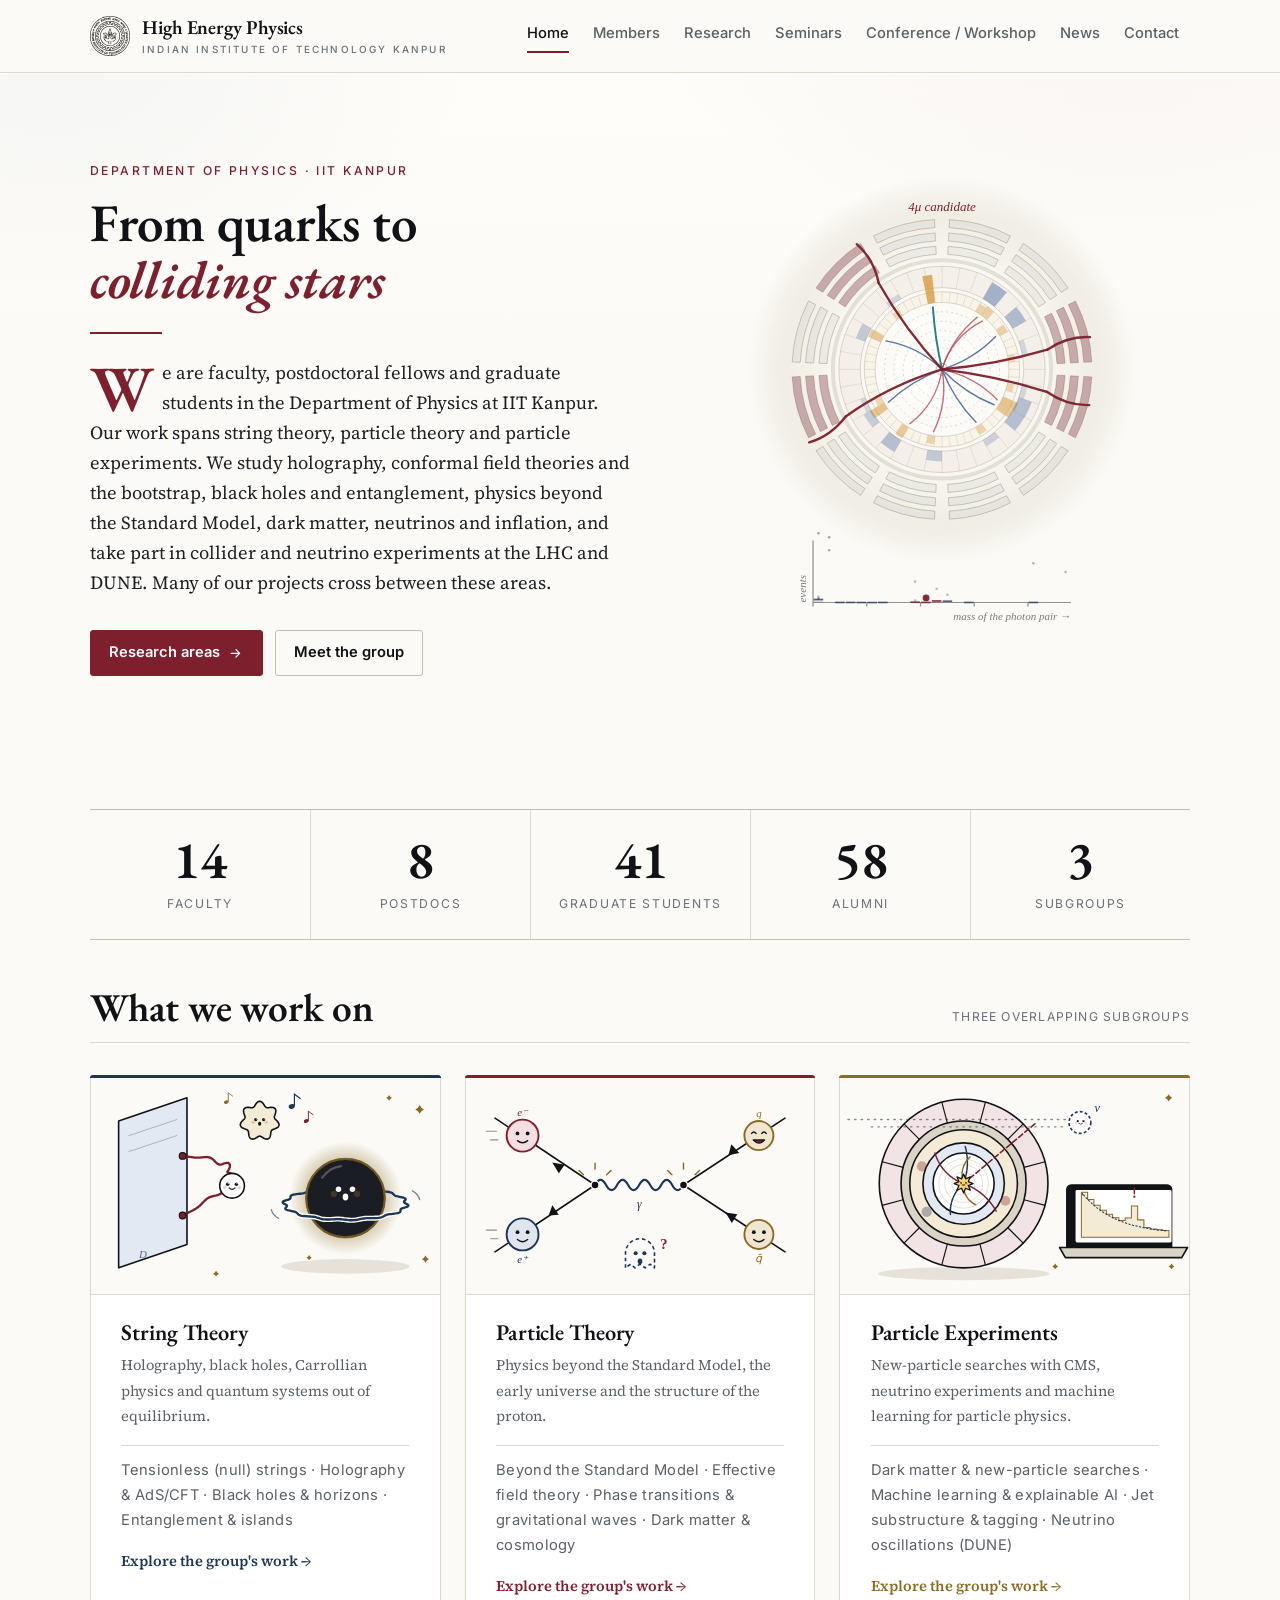
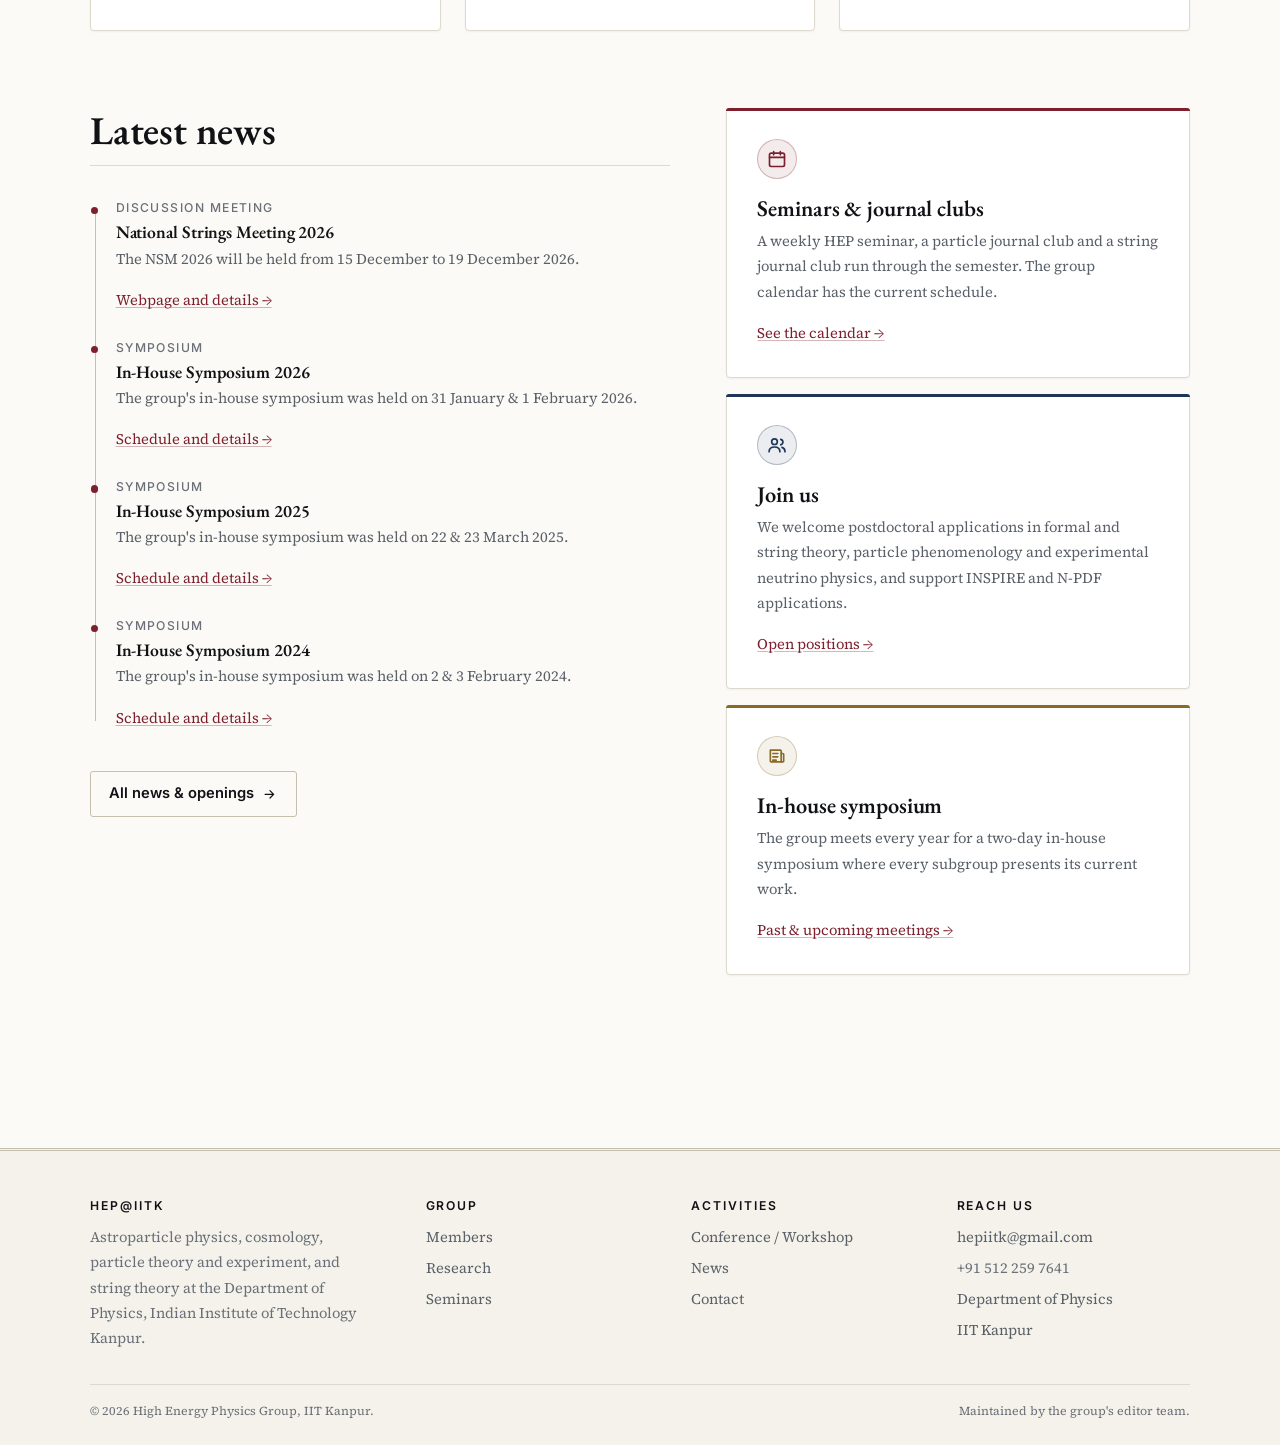
==== commit 04c69059: "add js folder" ====
--- a/index.html
+++ b/index.html
@@ -219,7 +219,7 @@
     </div>
   </div>
 </footer>
-<script src="assets/app.js" defer></script>
-<script src="assets/merger.js" defer></script>
+<script src="assets/js/app.js" defer></script>
+<script src="assets/js/collider.js" defer></script>
 </body>
 </html>
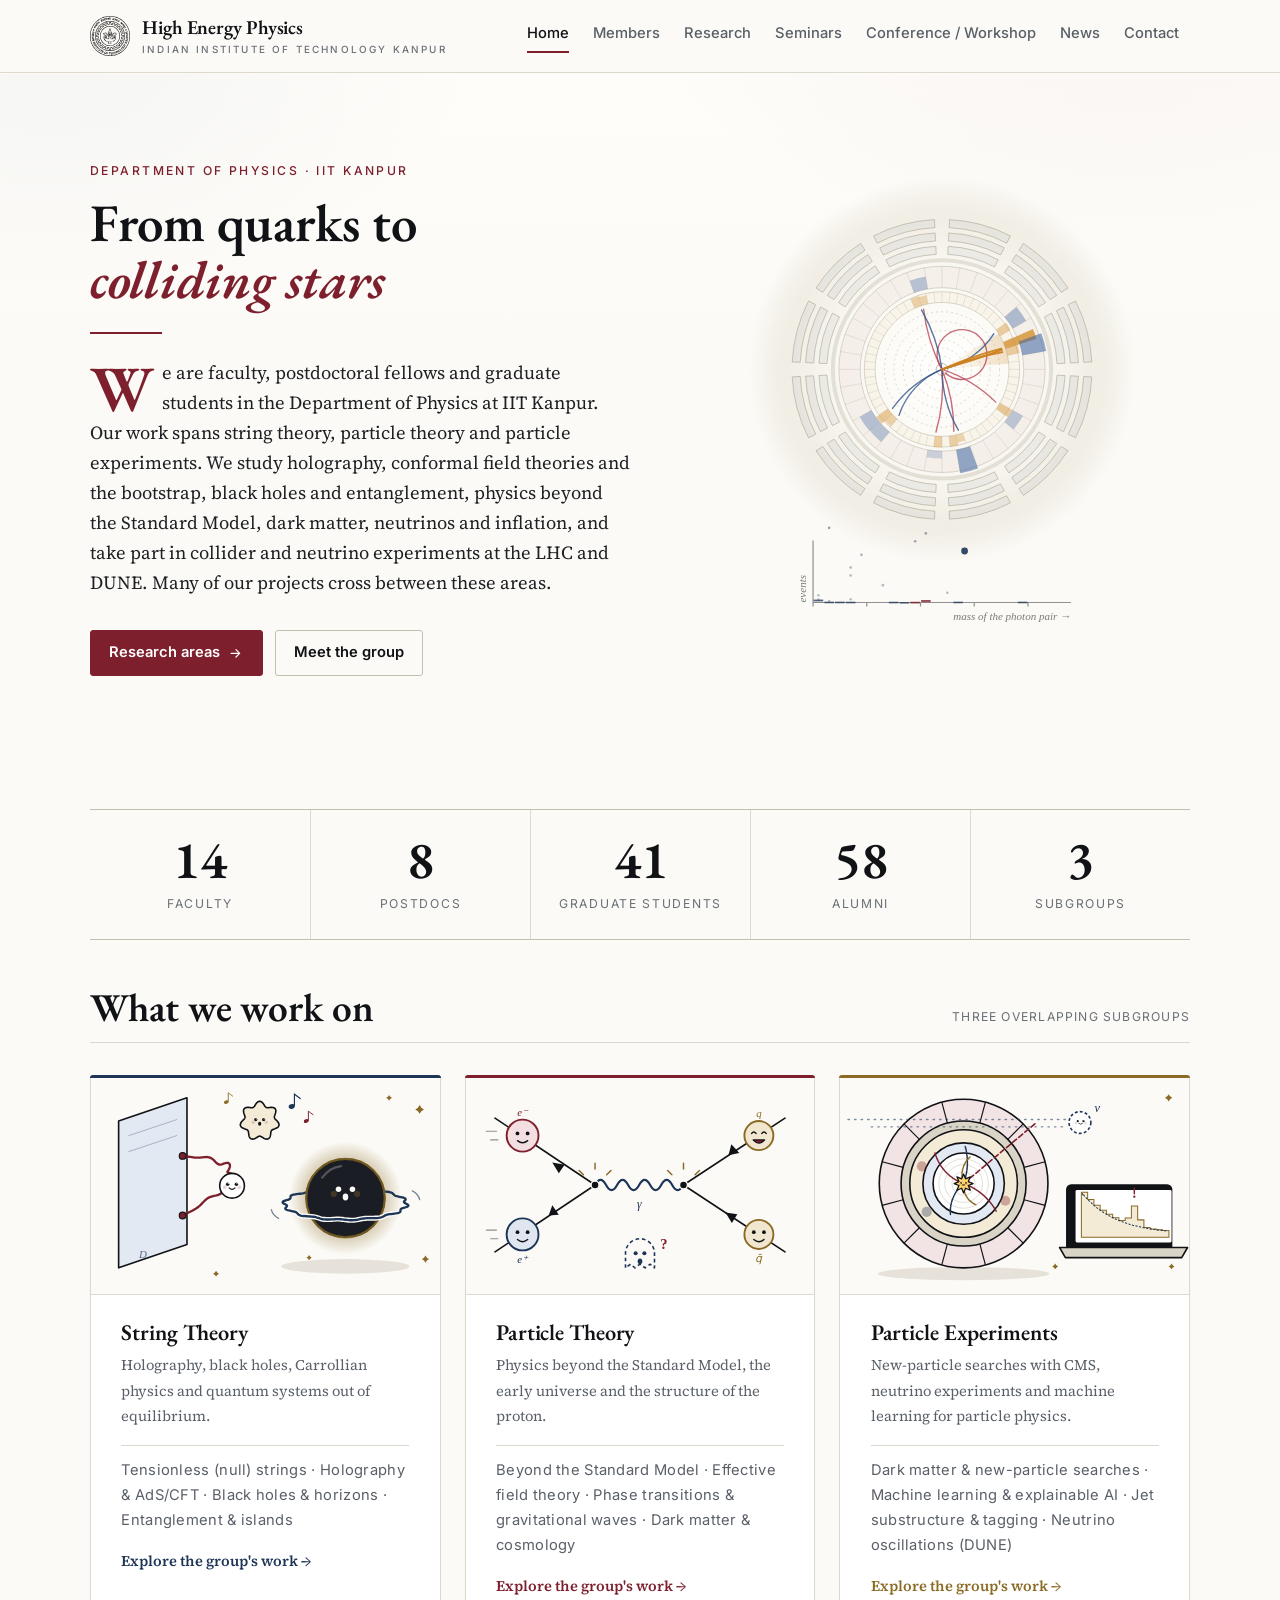
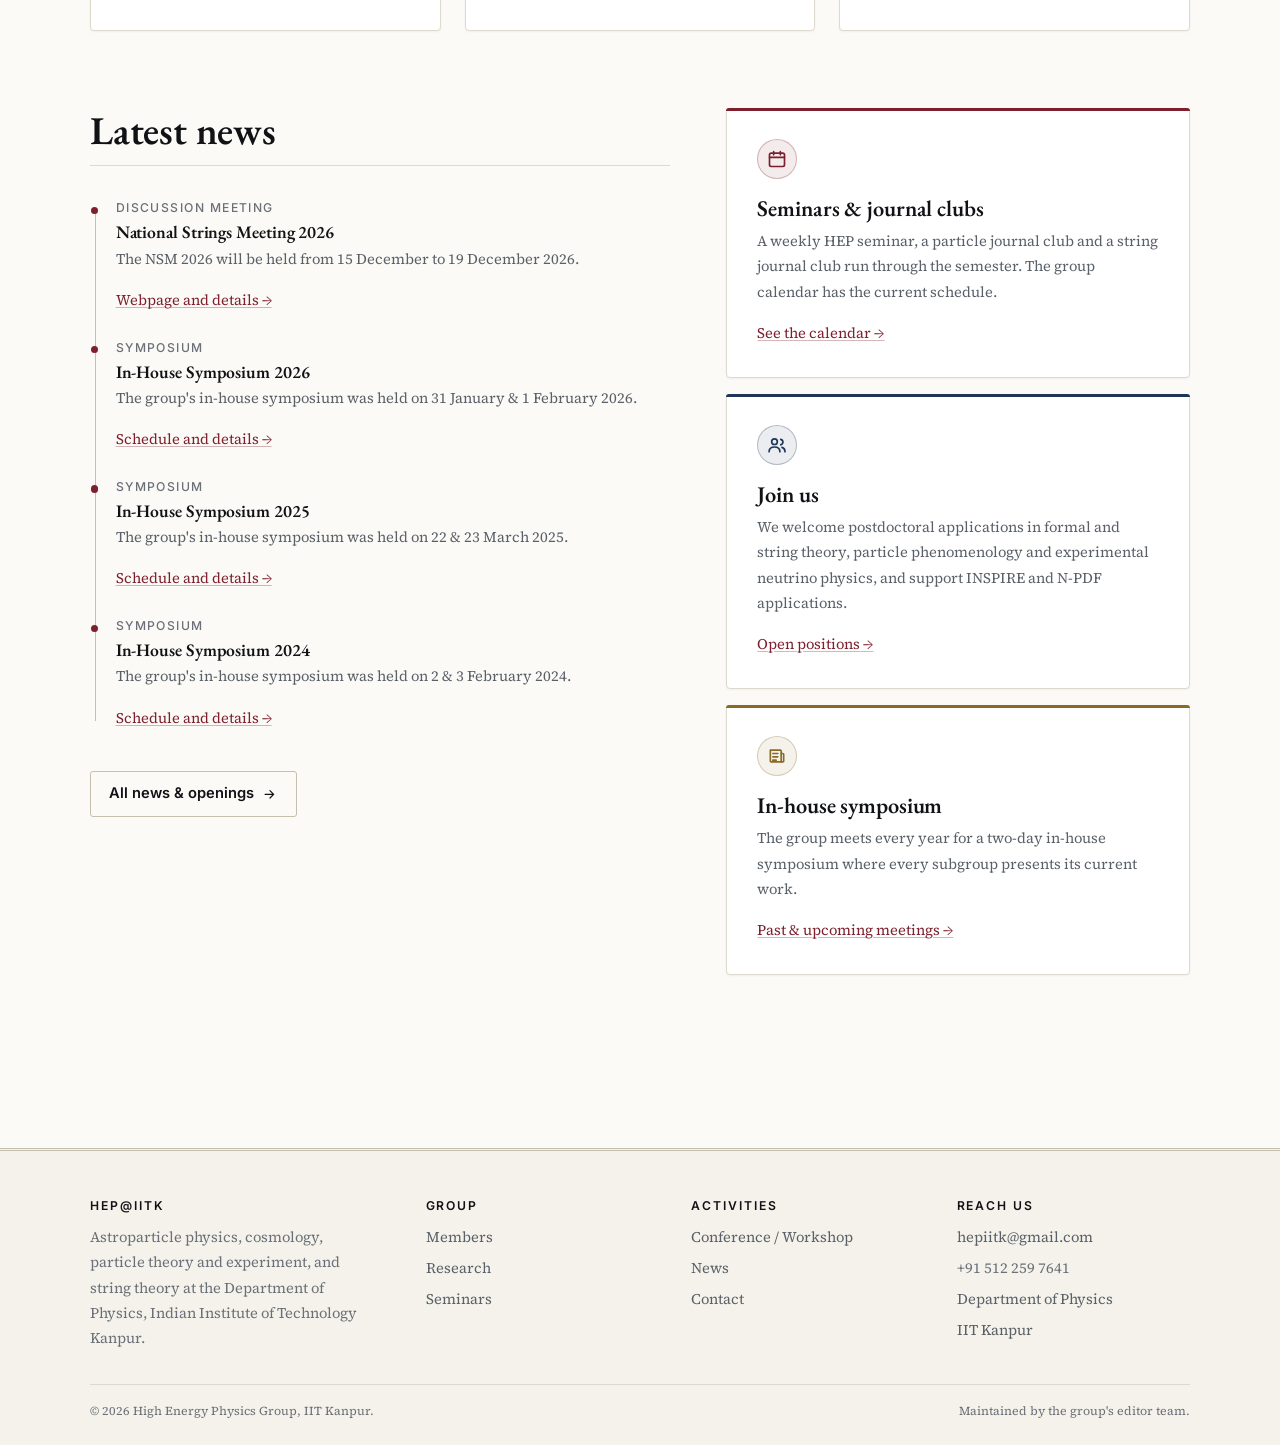
==== commit f1e45db7: "add site name" ====
--- a/index.html
+++ b/index.html
@@ -7,6 +7,16 @@
 <meta name="description" content="The high energy physics group at IIT Kanpur works on astroparticle physics, cosmology, particle theory and experiment, and string theory.">
 <meta name="theme-color" content="#fbfaf6">
 <meta name="google-site-verification" content="OSpNjTY2TTAVbXWjhnyjYFKbHjAqgBK_i39DOzeWIIg">
+<script type="application/ld+json">
+{
+  "@context": "https://schema.org",
+  "@type": "WebSite",
+  "name": "HEP IIT Kanpur",
+  "alternateName": ["HEP@IITK", "High Energy Physics @ IIT Kanpur"],
+  "url": "https://hepiitk.github.io/"
+}
+</script>
+<meta property="og:site_name" content="HEP IIT Kanpur">
 <meta property="og:title" content="High Energy Physics @ IIT Kanpur">
 <meta property="og:description" content="The high energy physics group at IIT Kanpur works on astroparticle physics, cosmology, particle theory and experiment, and string theory.">
 <meta property="og:type" content="website">
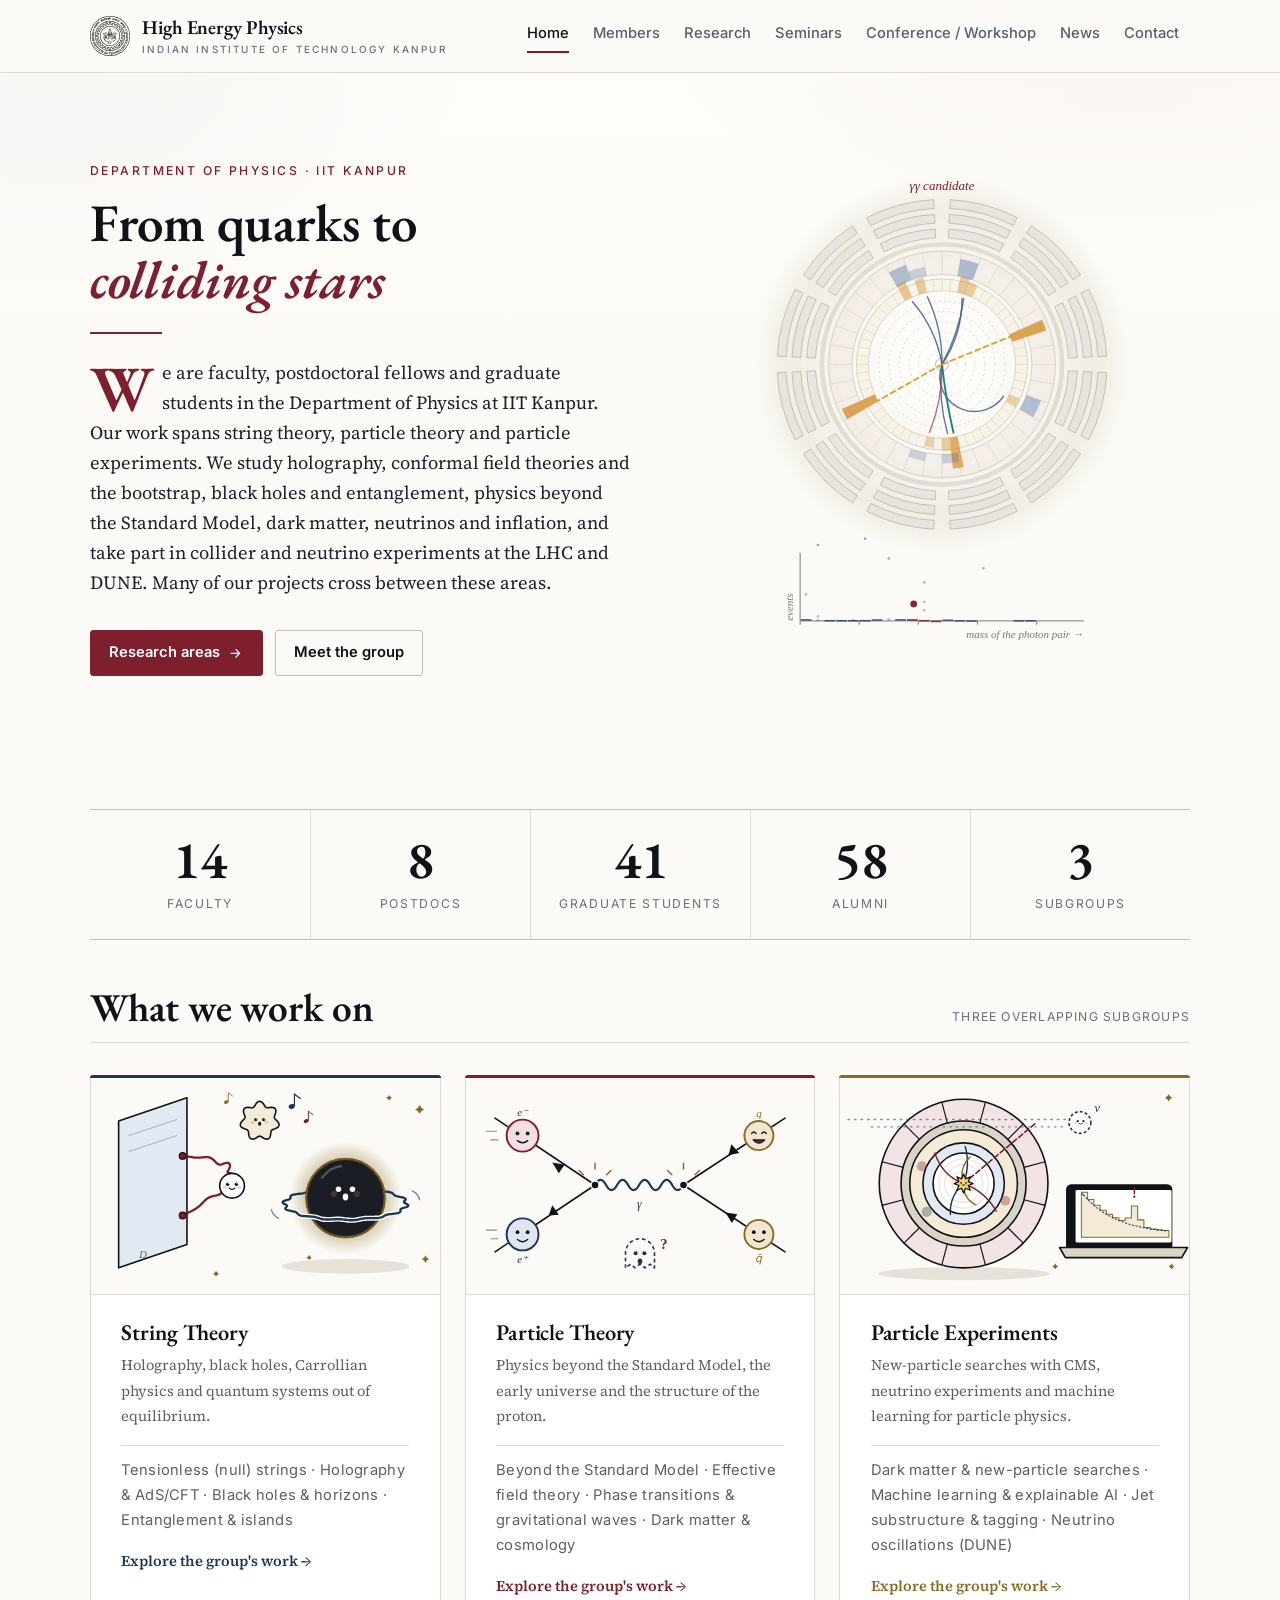
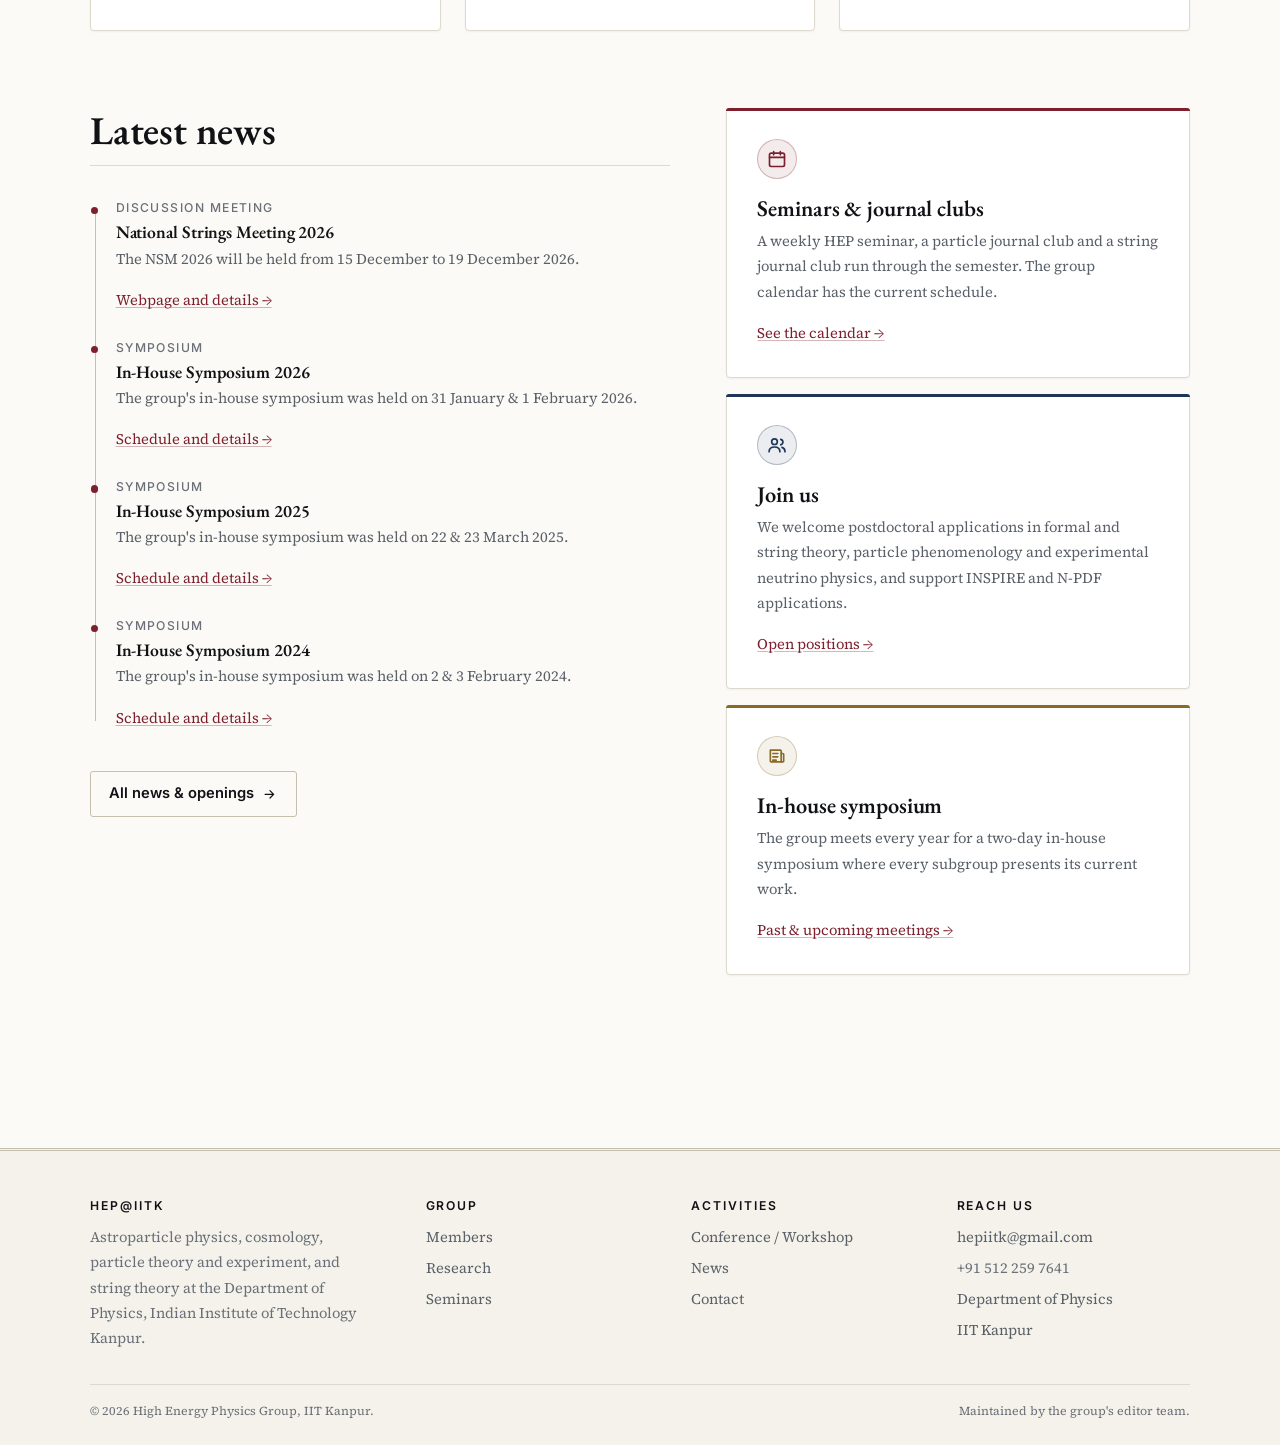
==== commit 6f7a812e: "update home" ====
--- a/index.html
+++ b/index.html
@@ -86,11 +86,9 @@
         </div>
       </div>
       <figure class="hero__art">
-        <img src="assets/Home/e8e5c3c4d0f40b553317792526dc596a.jpg" alt="The group&#x27;s research spans collider, neutrino and gravitational physics" loading="eager" decoding="async" onerror="this.setAttribute('data-failed','')">
-        <div class="merger" role="img" aria-label="Animation of two neutron stars spiralling together, colliding and blowing out a glowing cloud of debris">
+        <div class="merger" role="img" aria-label="Animation of particle collisions in a detector, with a histogram slowly revealing a bump from a new particle">
   <canvas width="840" height="840" aria-hidden="true"></canvas>
 </div>
-        <figcaption class="credit mt-4">pic courtesy: CERN</figcaption>
       </figure>
     </div>
   </section>
--- a/assets/style.css
+++ b/assets/style.css
@@ -436,9 +436,18 @@
   align-items: center;
 }
 @media (max-width: 900px) {
+  .hero { padding-bottom: var(--sp-2); }
   .hero__grid { grid-template-columns: 1fr; }
   /* one column (tablet / phone): heading and text first, the animation below */
-  .hero__art { order: 0; max-width: 24rem; margin-inline: auto; margin-top: var(--sp-2); }
+  .hero__art { order: 0; max-width: 30rem; margin-inline: auto; margin-top: var(--sp-2); }
+}
+/* phones: the animation uses the full screen width (cancels the page's side margins) */
+@media (max-width: 600px) {
+  .hero__art { max-width: none; }
+  .hero__art .merger {
+    width: calc(100% + 2 * clamp(1.1rem, 4vw, 2.5rem));
+    margin-inline: calc(-1 * clamp(1.1rem, 4vw, 2.5rem));
+  }
 }
 .hero h1 {
   color: var(--ink-hi);
@@ -472,15 +481,14 @@
 .hero__art:has(img[data-failed]) figcaption { display: none; }
 .hero__art figcaption { text-align: right; }
 
-/* Home page animation (assets/merger.js): no frame or background of its own */
+/* Home page animation (assets/js/merger.js): no frame or background of its own */
 .merger {
   position: relative;
-  width: min(100%, 32rem);
+  width: min(100%, 36rem);
   margin-inline: auto;
   aspect-ratio: 1;
 }
 .merger canvas { display: block; width: 100%; height: 100%; }
-.hero__art:has(img:not([data-failed])) .merger { display: none; }
 
 @keyframes spin { to { transform: rotate(360deg); } }
 /* ---------- 6. Components ------------------------------------------------ */
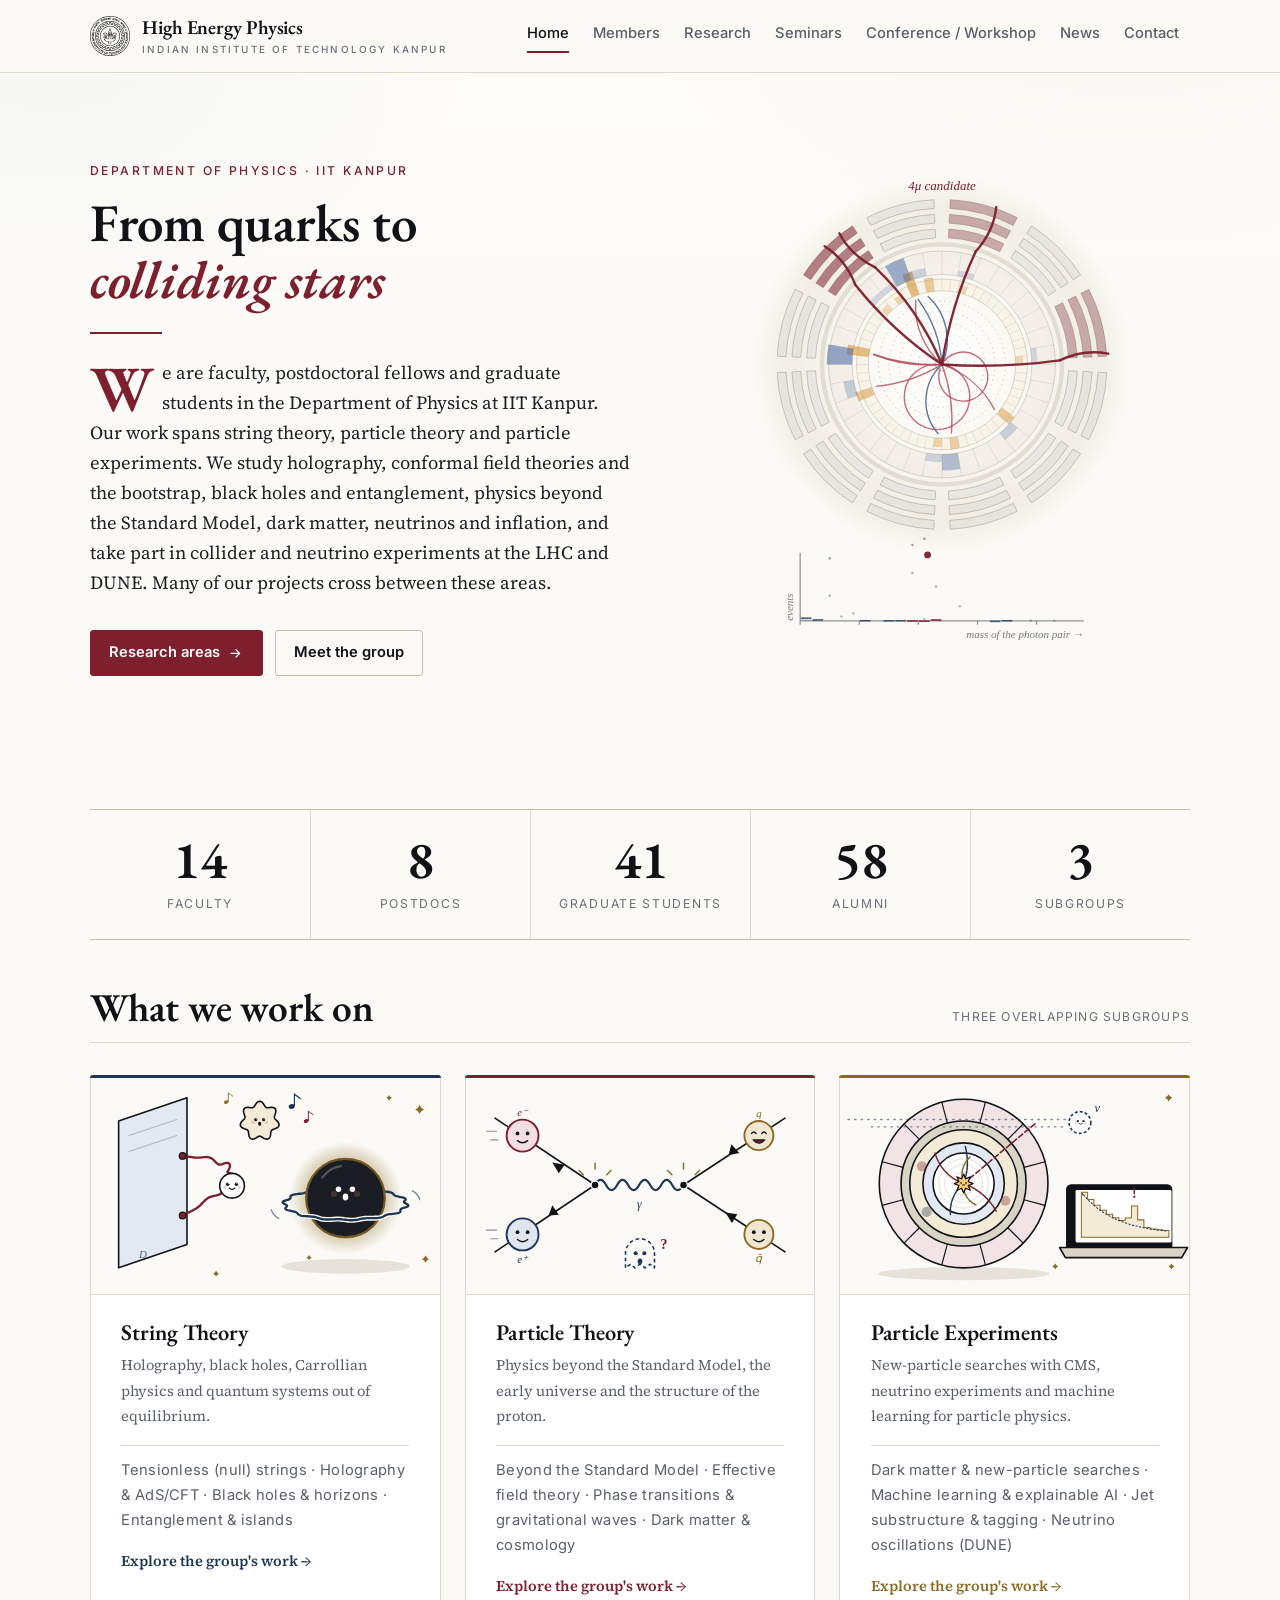
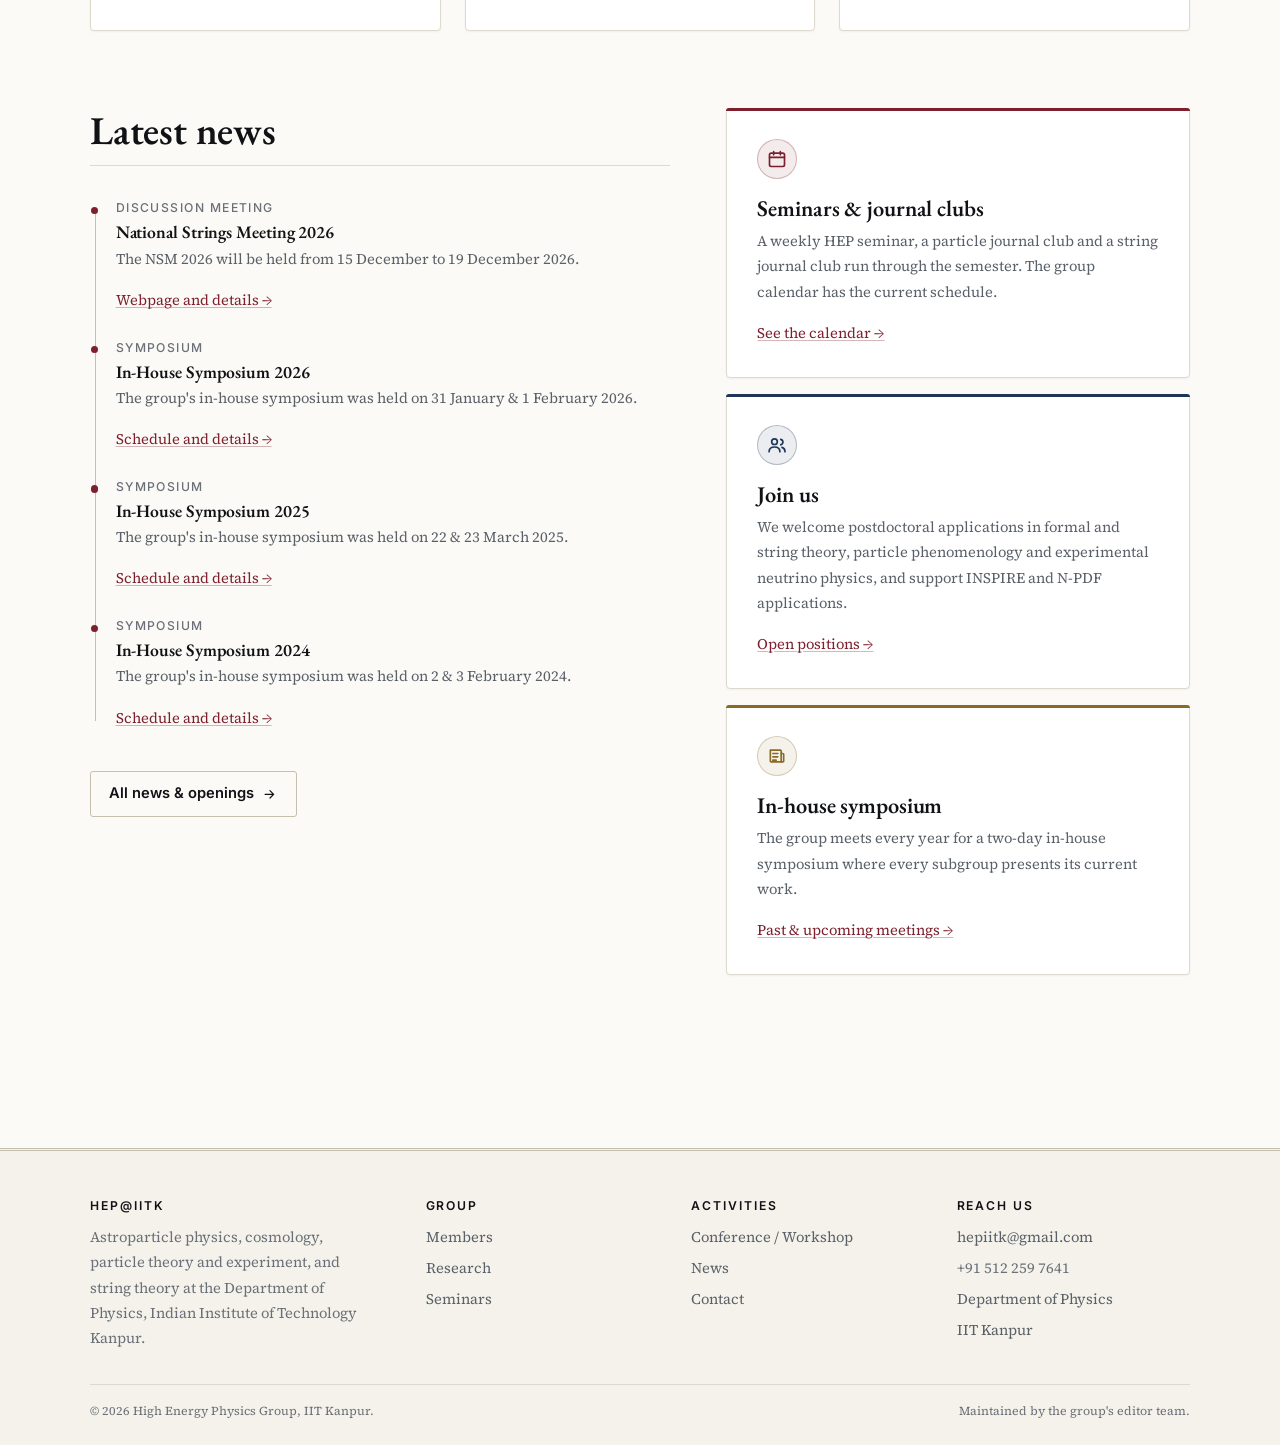
==== commit 67c2e059: "add cloudflare analytics" ====
--- a/index.html
+++ b/index.html
@@ -27,6 +27,7 @@
 <link href="https://fonts.googleapis.com/css2?family=EB+Garamond:ital,wght@0,400;0,500;0,600;1,400&family=Source+Serif+4:ital,opsz,wght@0,8..60,400;0,8..60,600;1,8..60,400&family=Inter:wght@400;500;600&display=swap" rel="stylesheet">
 <link rel="stylesheet" href="assets/style.css">
 <link rel="icon" href="assets/favicon.svg" type="image/svg+xml">
+<script defer src='https://static.cloudflareinsights.com/beacon.min.js' data-cf-beacon='{"token": "105c794566d0415baa018de40badc84c"}'></script>
 </head>
 <body>
 <a class="skip-link" href="#main">Skip to content</a>
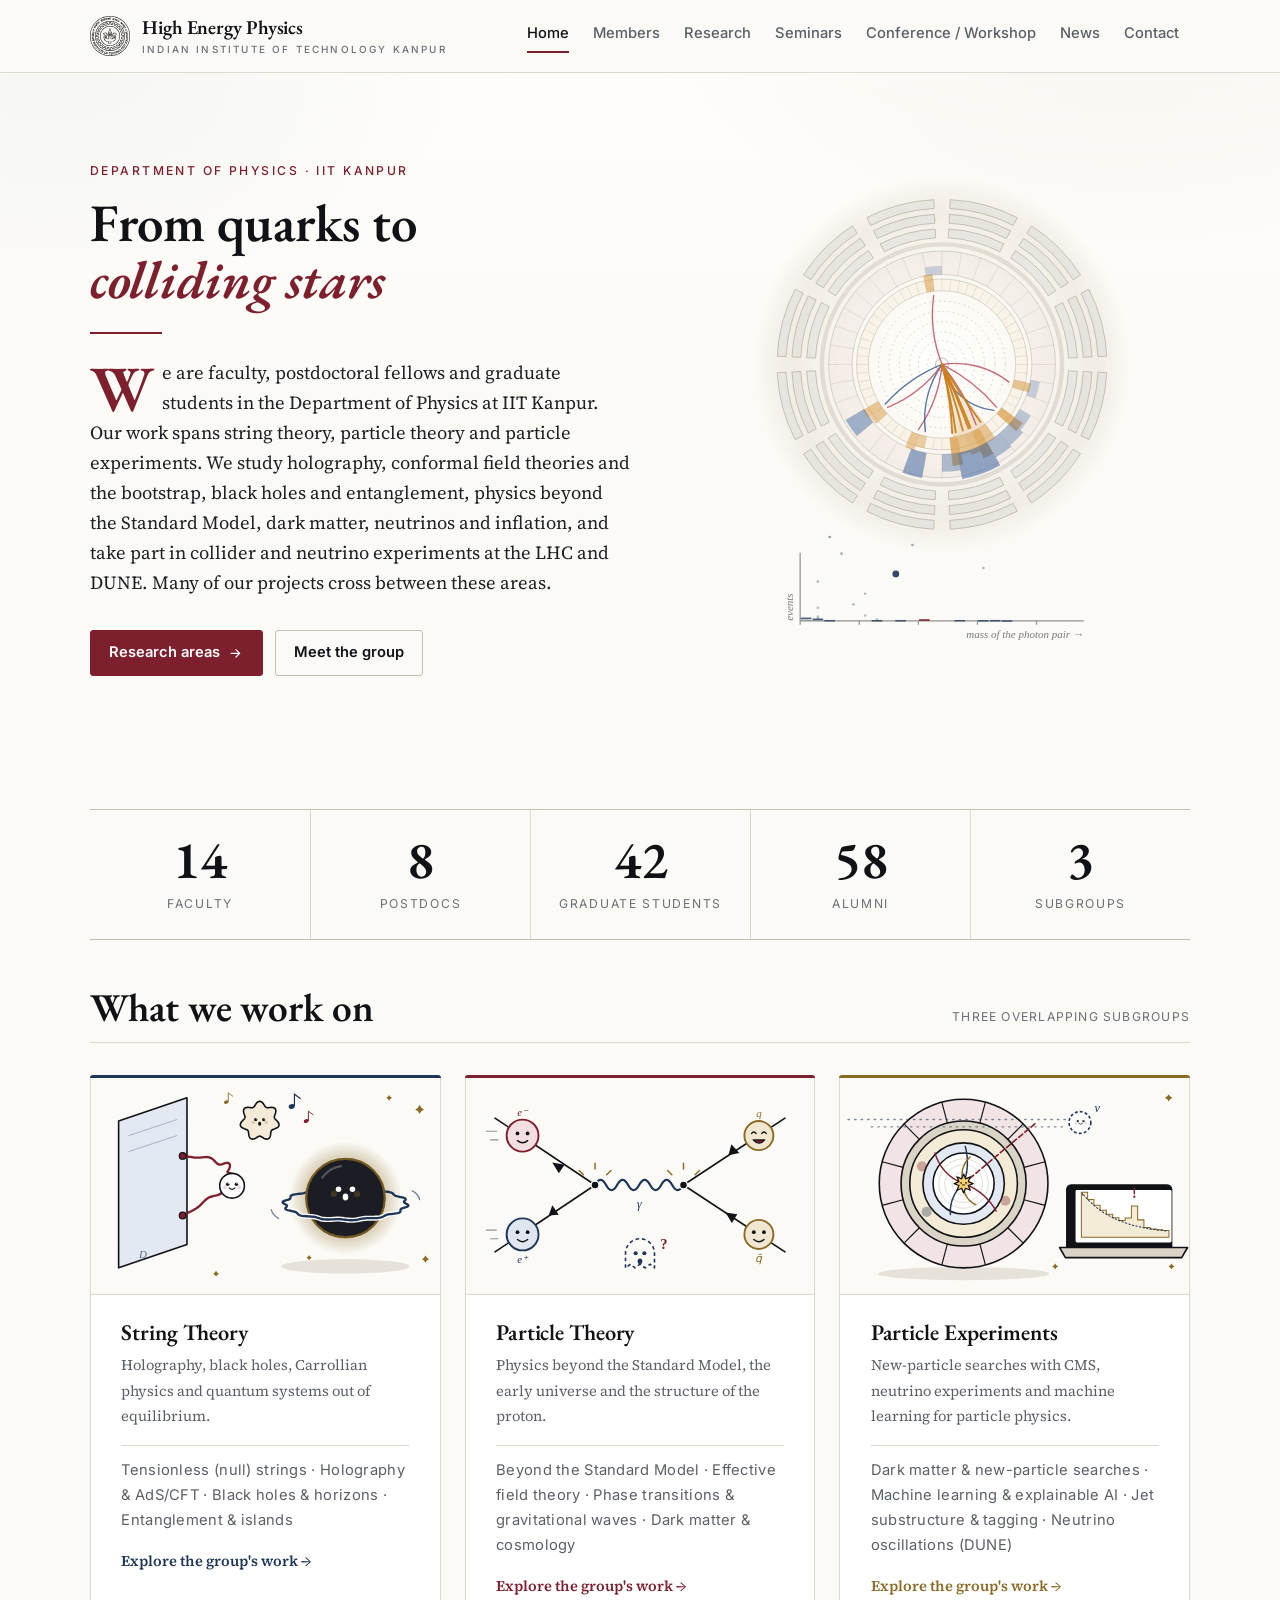
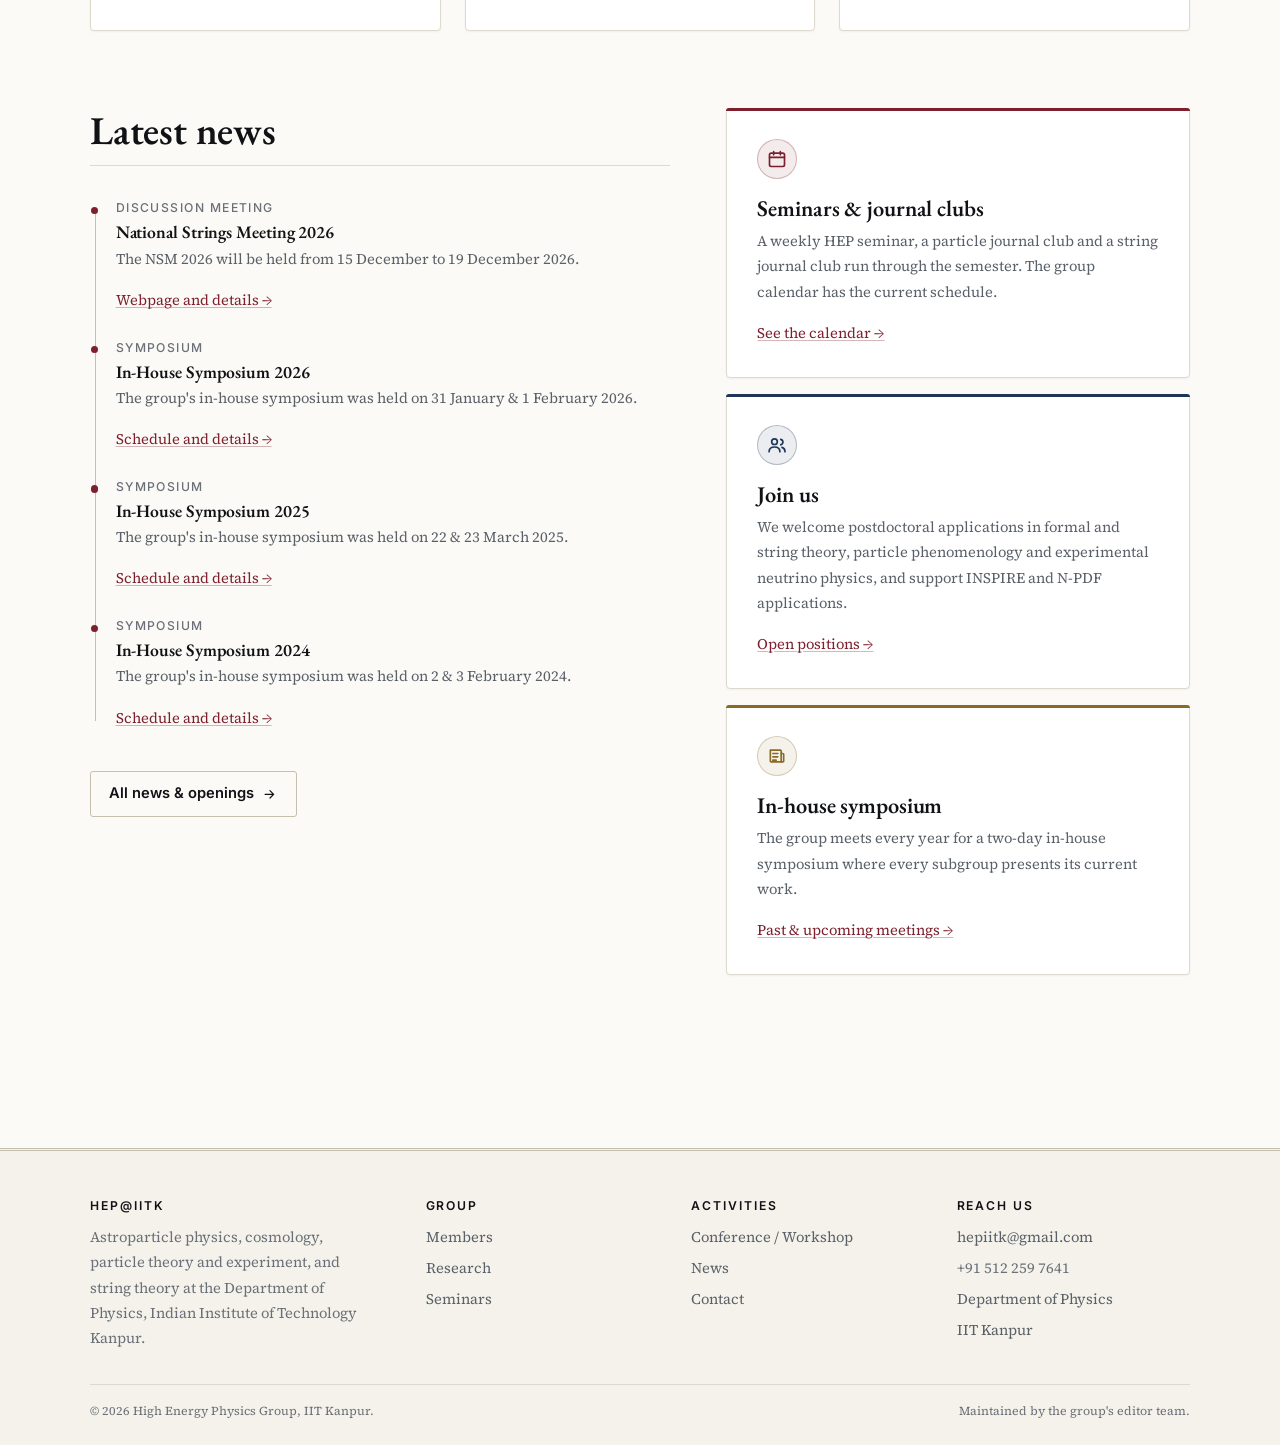
==== commit 6b772c75: "add new member" ====
--- a/index.html
+++ b/index.html
@@ -99,7 +99,7 @@
       <div class="stats" data-reveal>
         <div class="stat"><span class="stat__num" data-count="14">14</span><span class="stat__label">Faculty</span></div>
         <div class="stat"><span class="stat__num" data-count="8">8</span><span class="stat__label">Postdocs</span></div>
-        <div class="stat"><span class="stat__num" data-count="41">41</span><span class="stat__label">Graduate students</span></div>
+        <div class="stat"><span class="stat__num" data-count="42">42</span><span class="stat__label">Graduate students</span></div>
         <div class="stat"><span class="stat__num" data-count="58">58</span><span class="stat__label">Alumni</span></div>
         <div class="stat"><span class="stat__num">3</span><span class="stat__label">Subgroups</span></div>
       </div>
